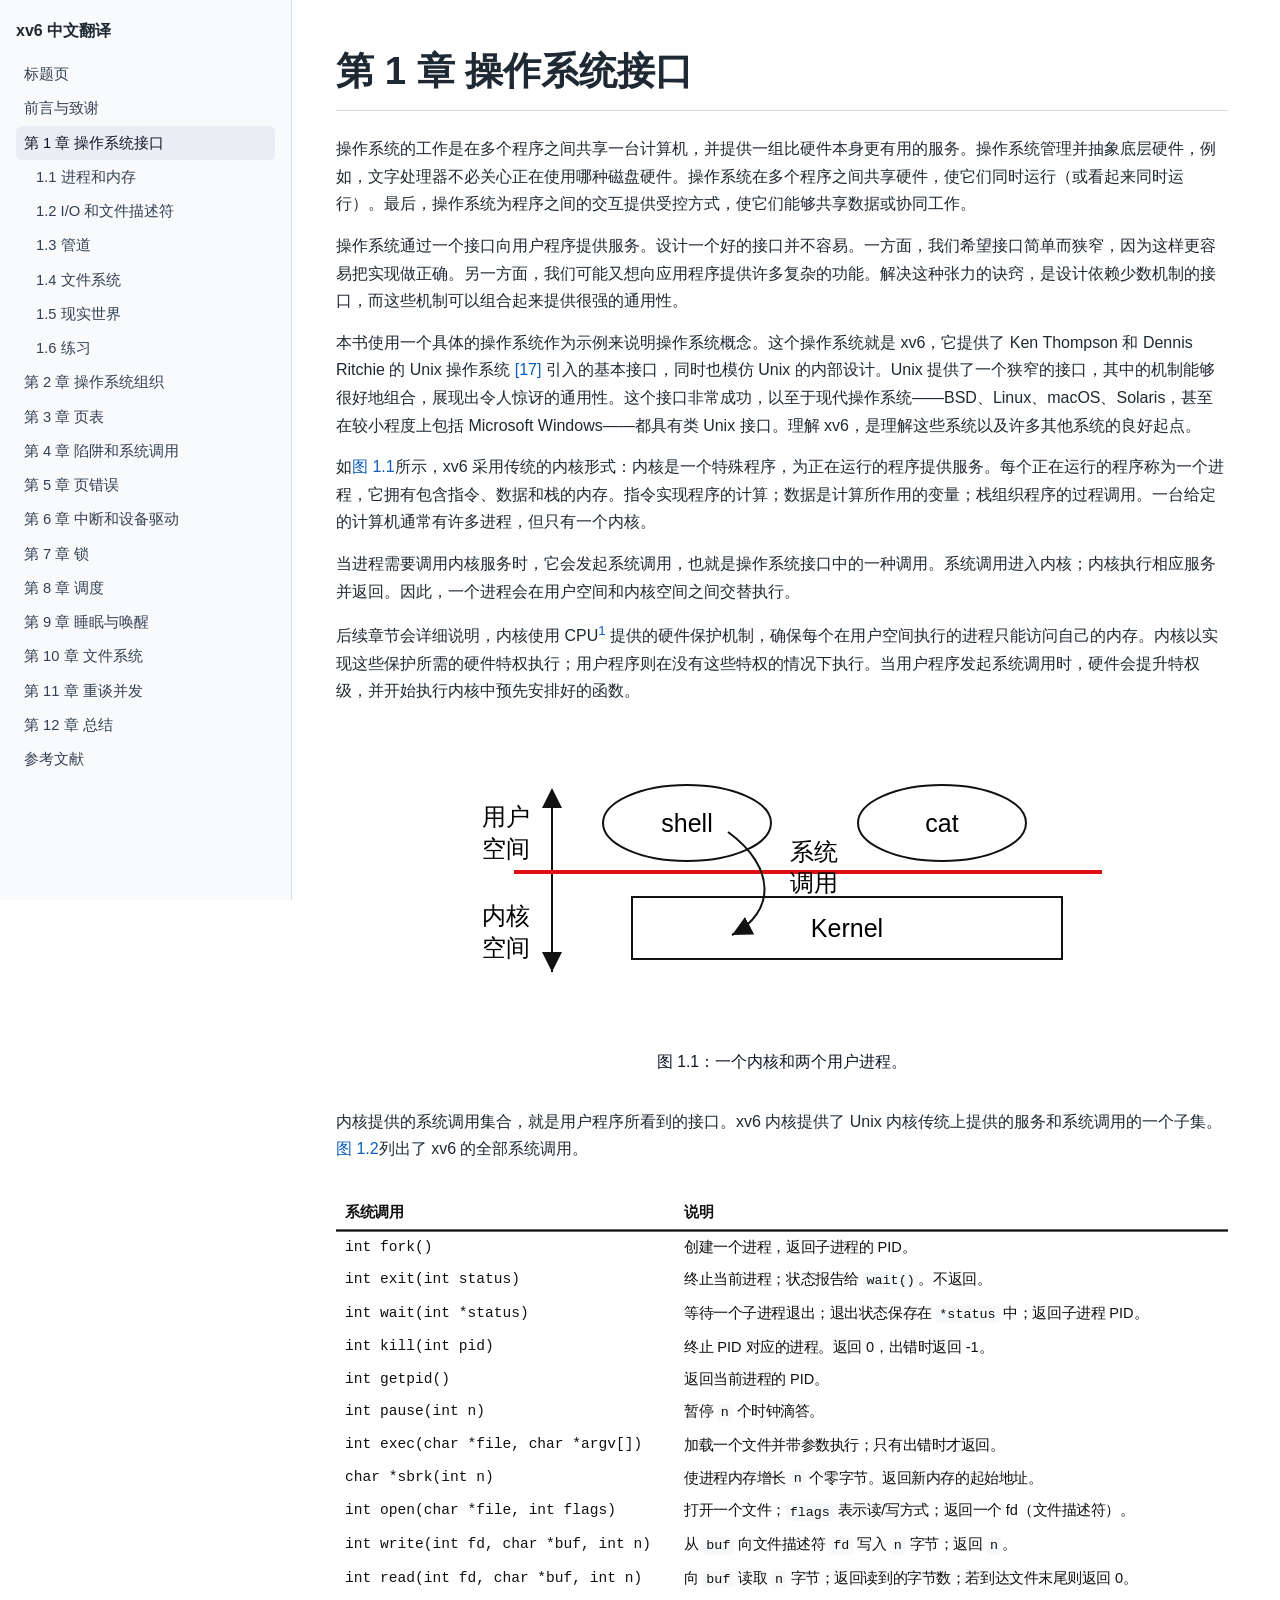
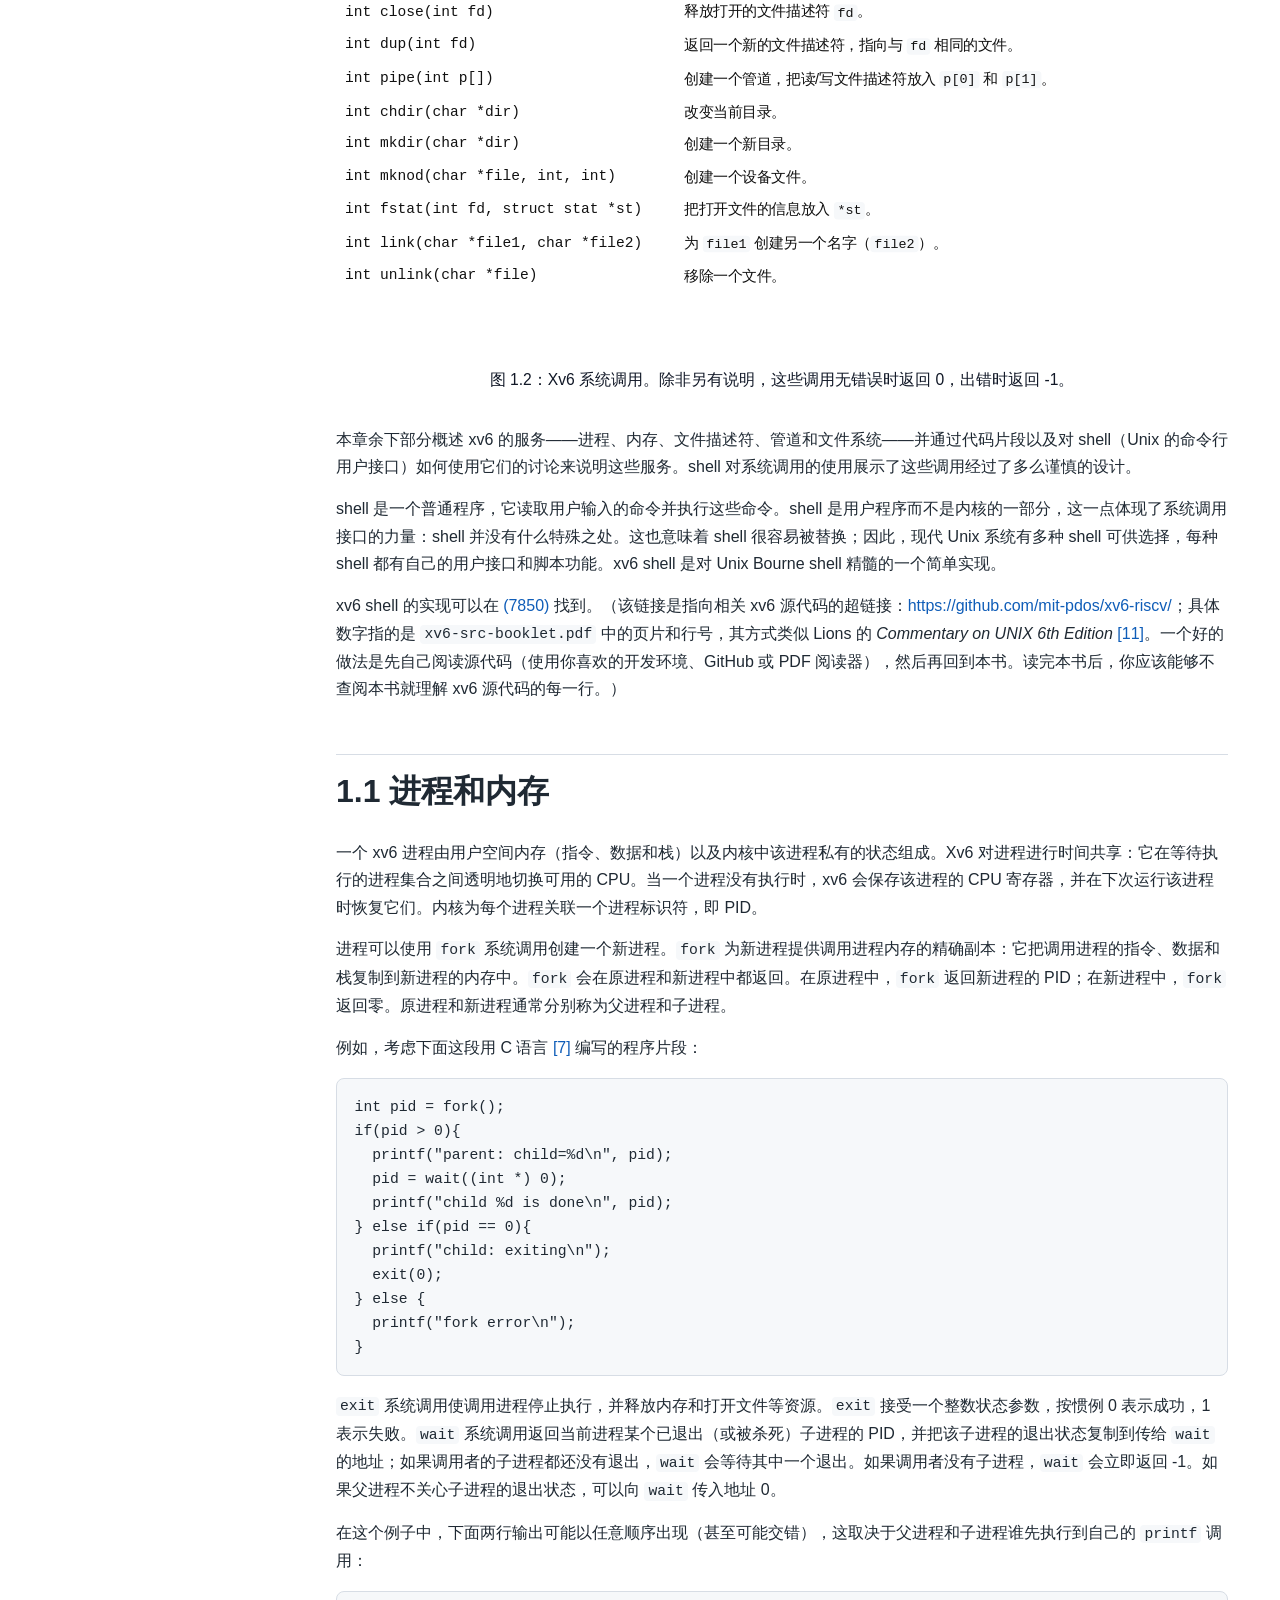
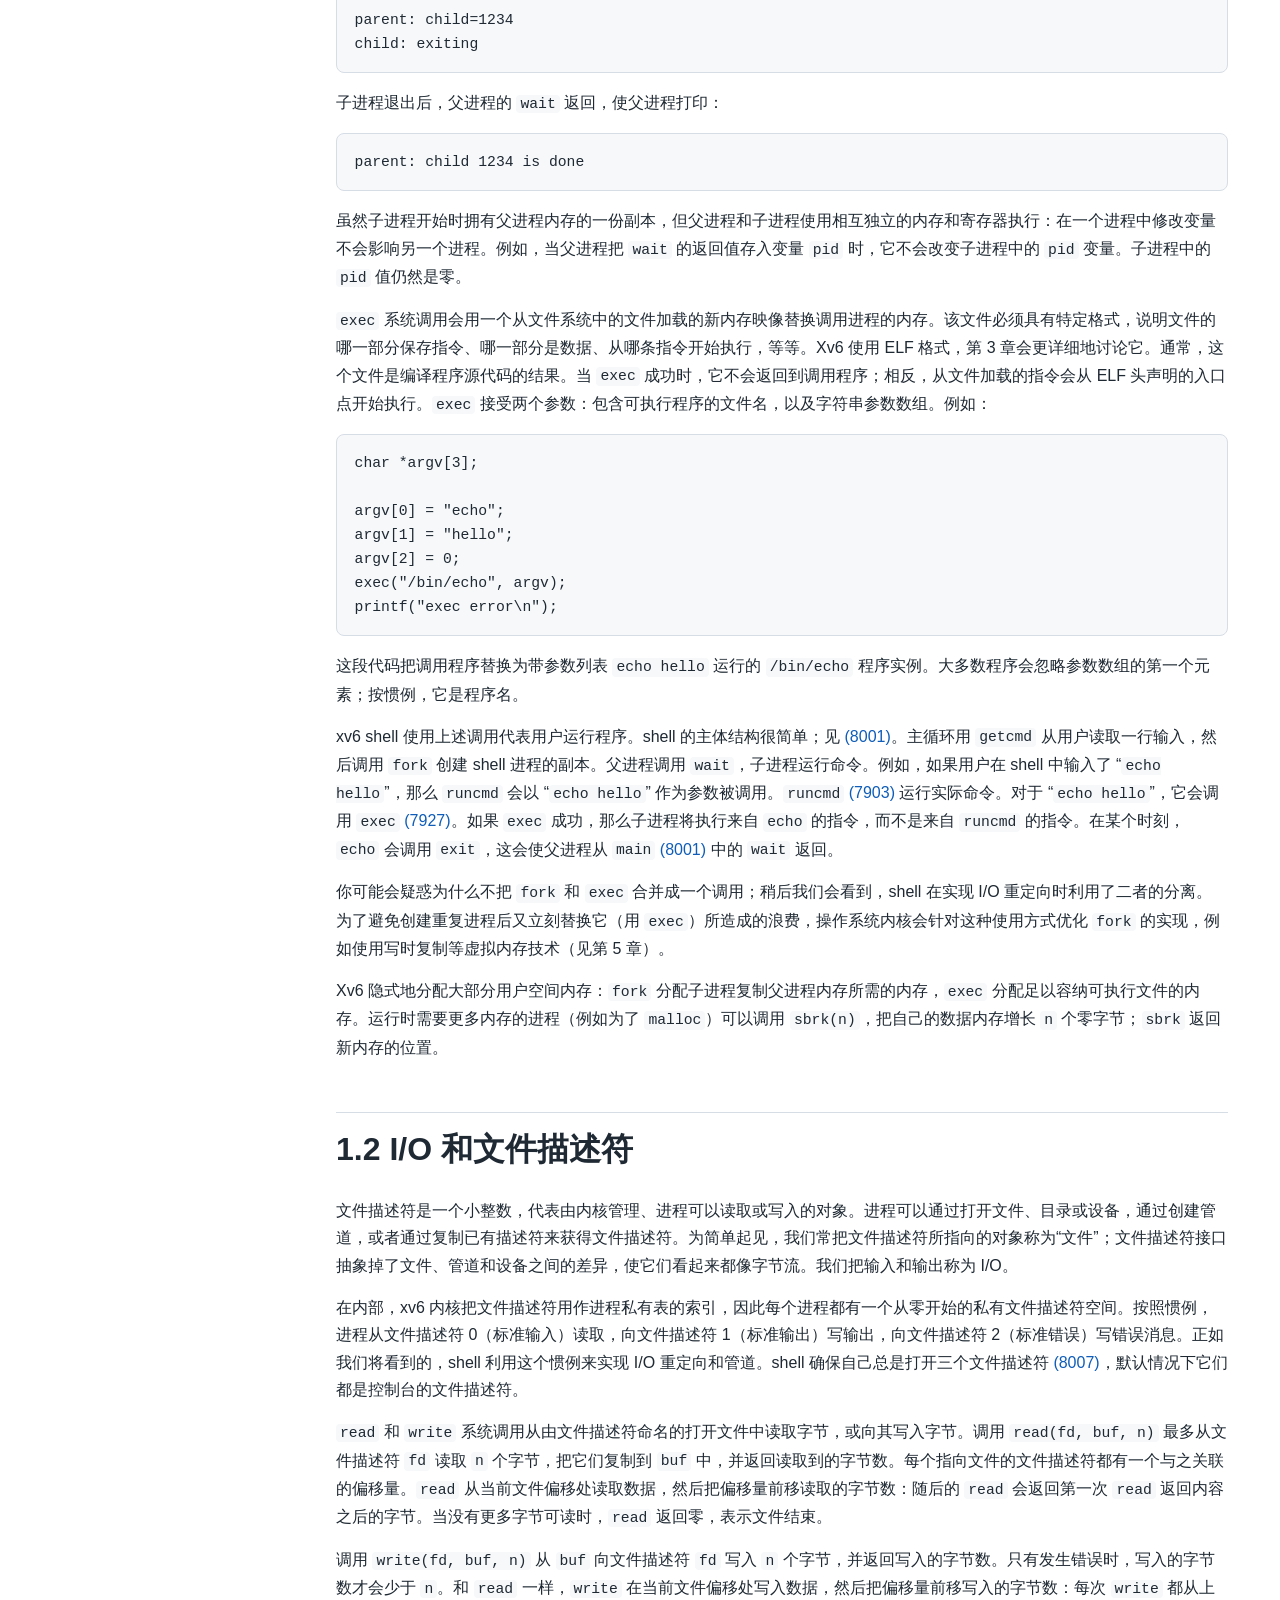
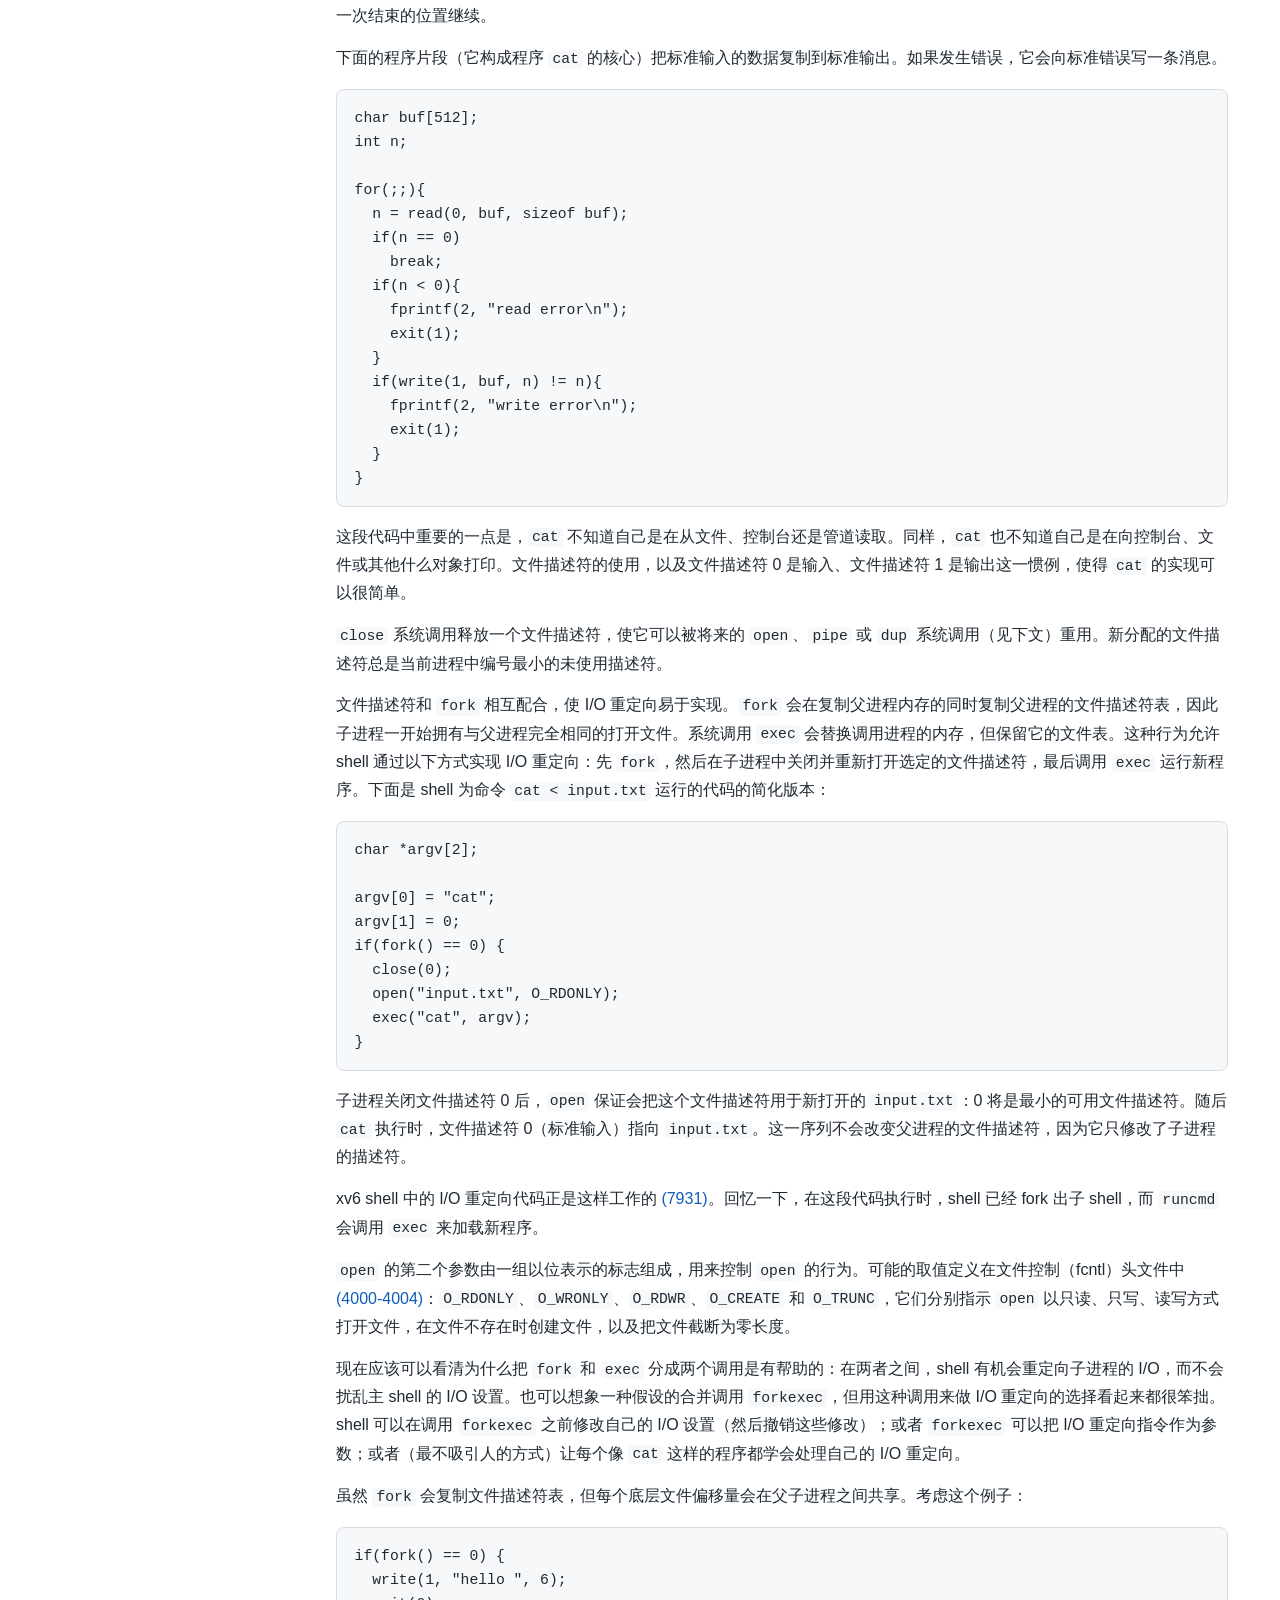
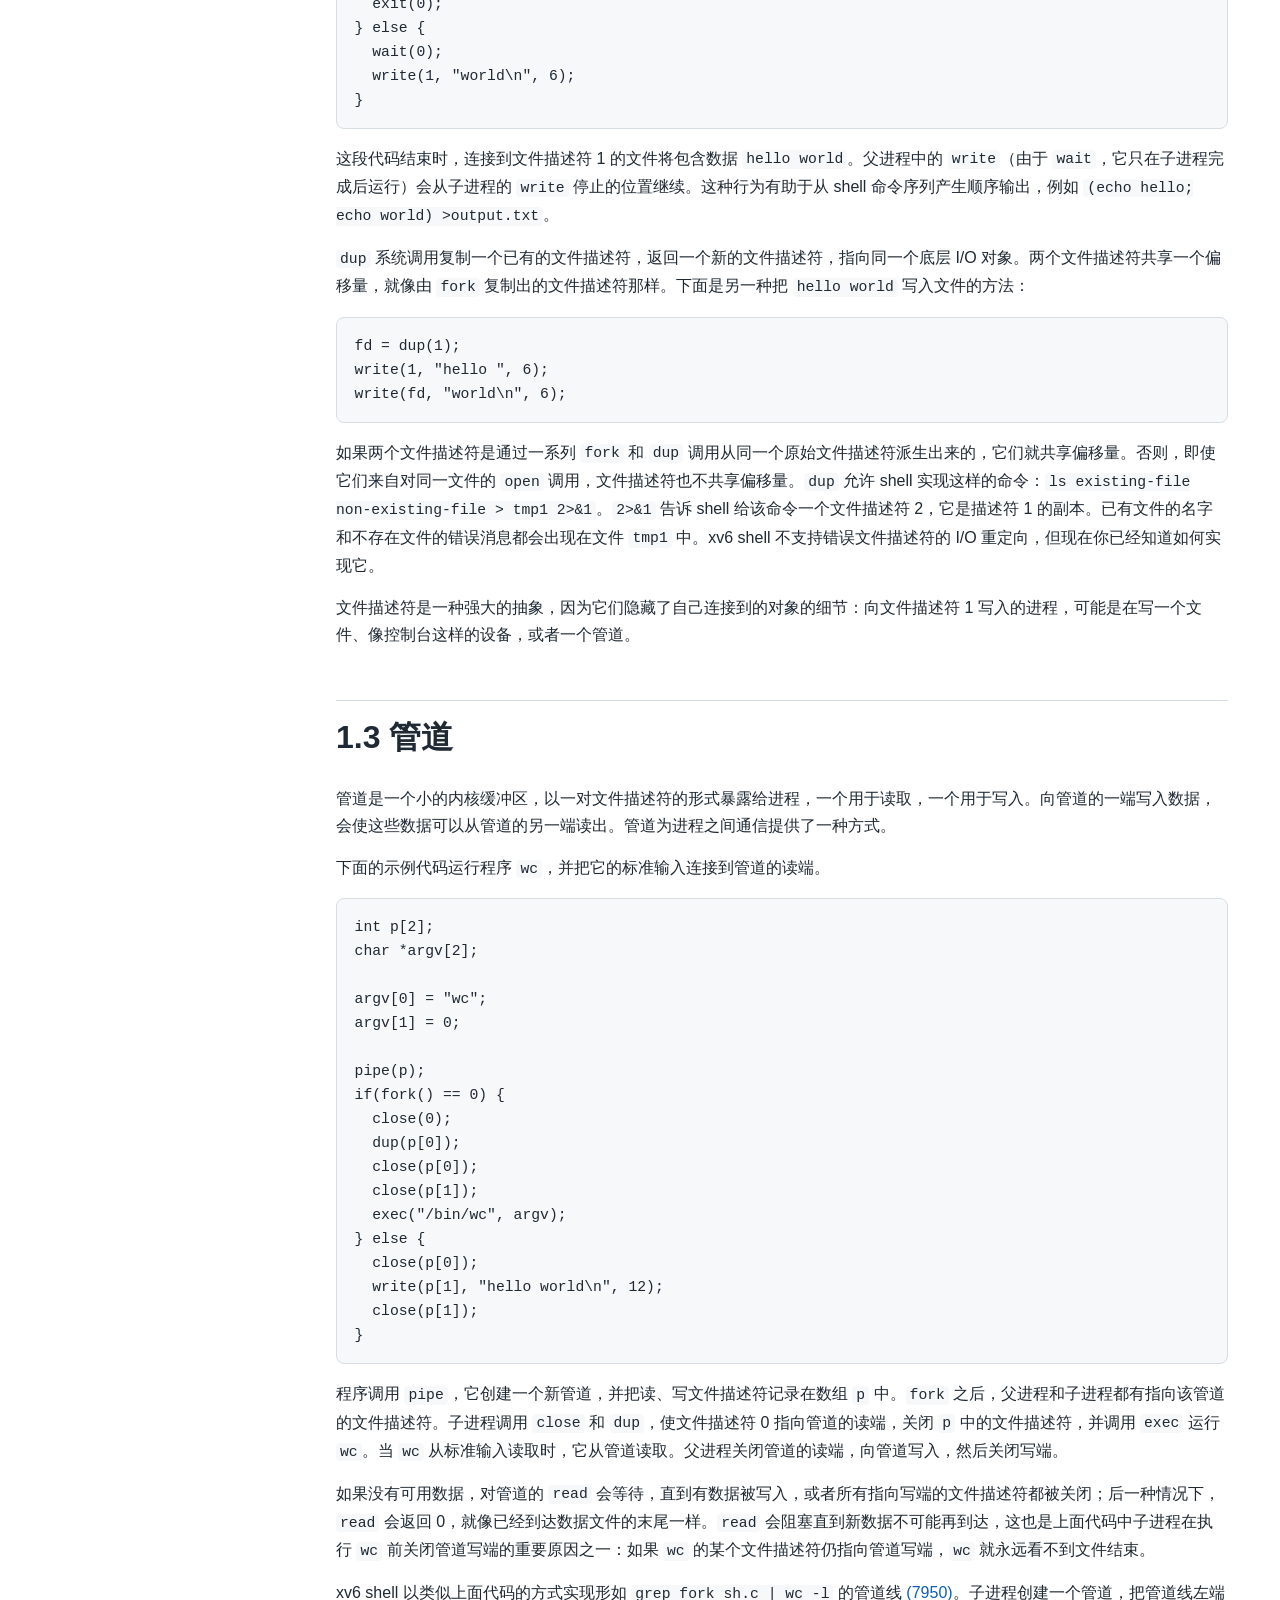
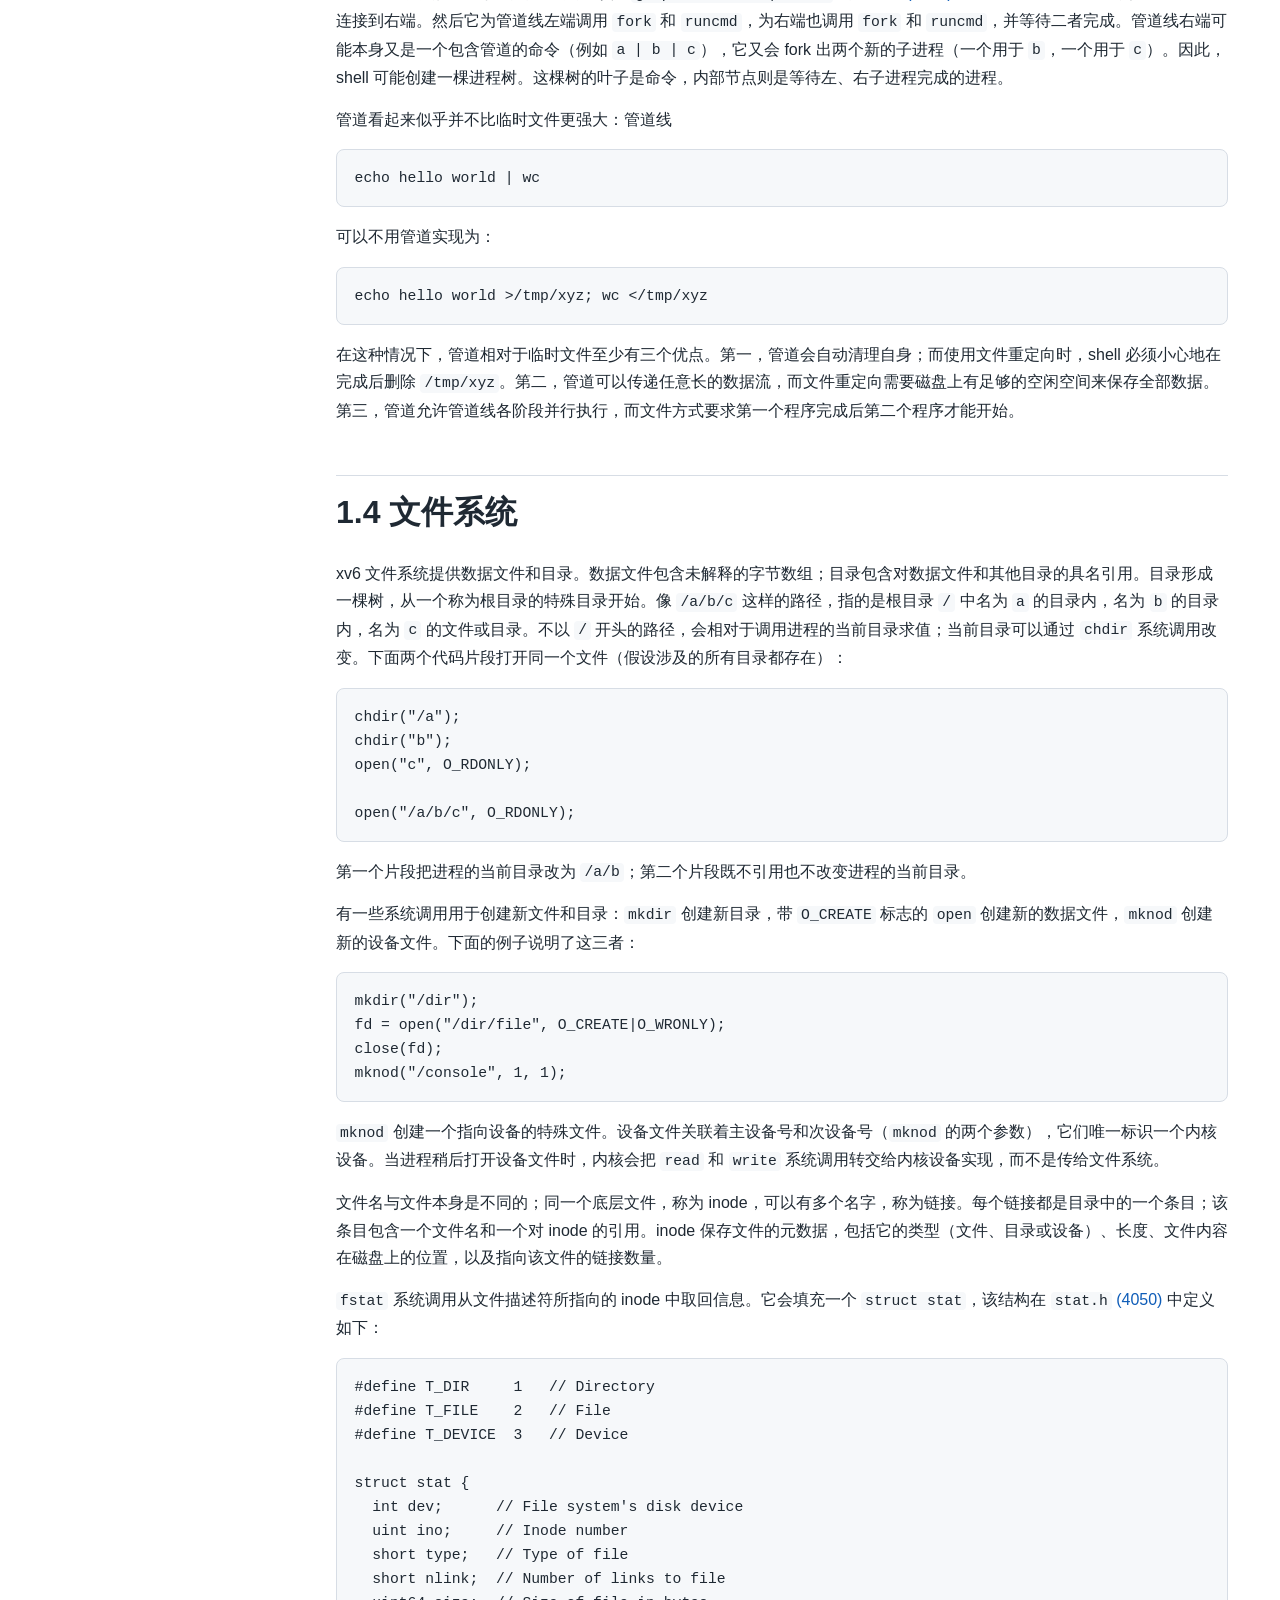
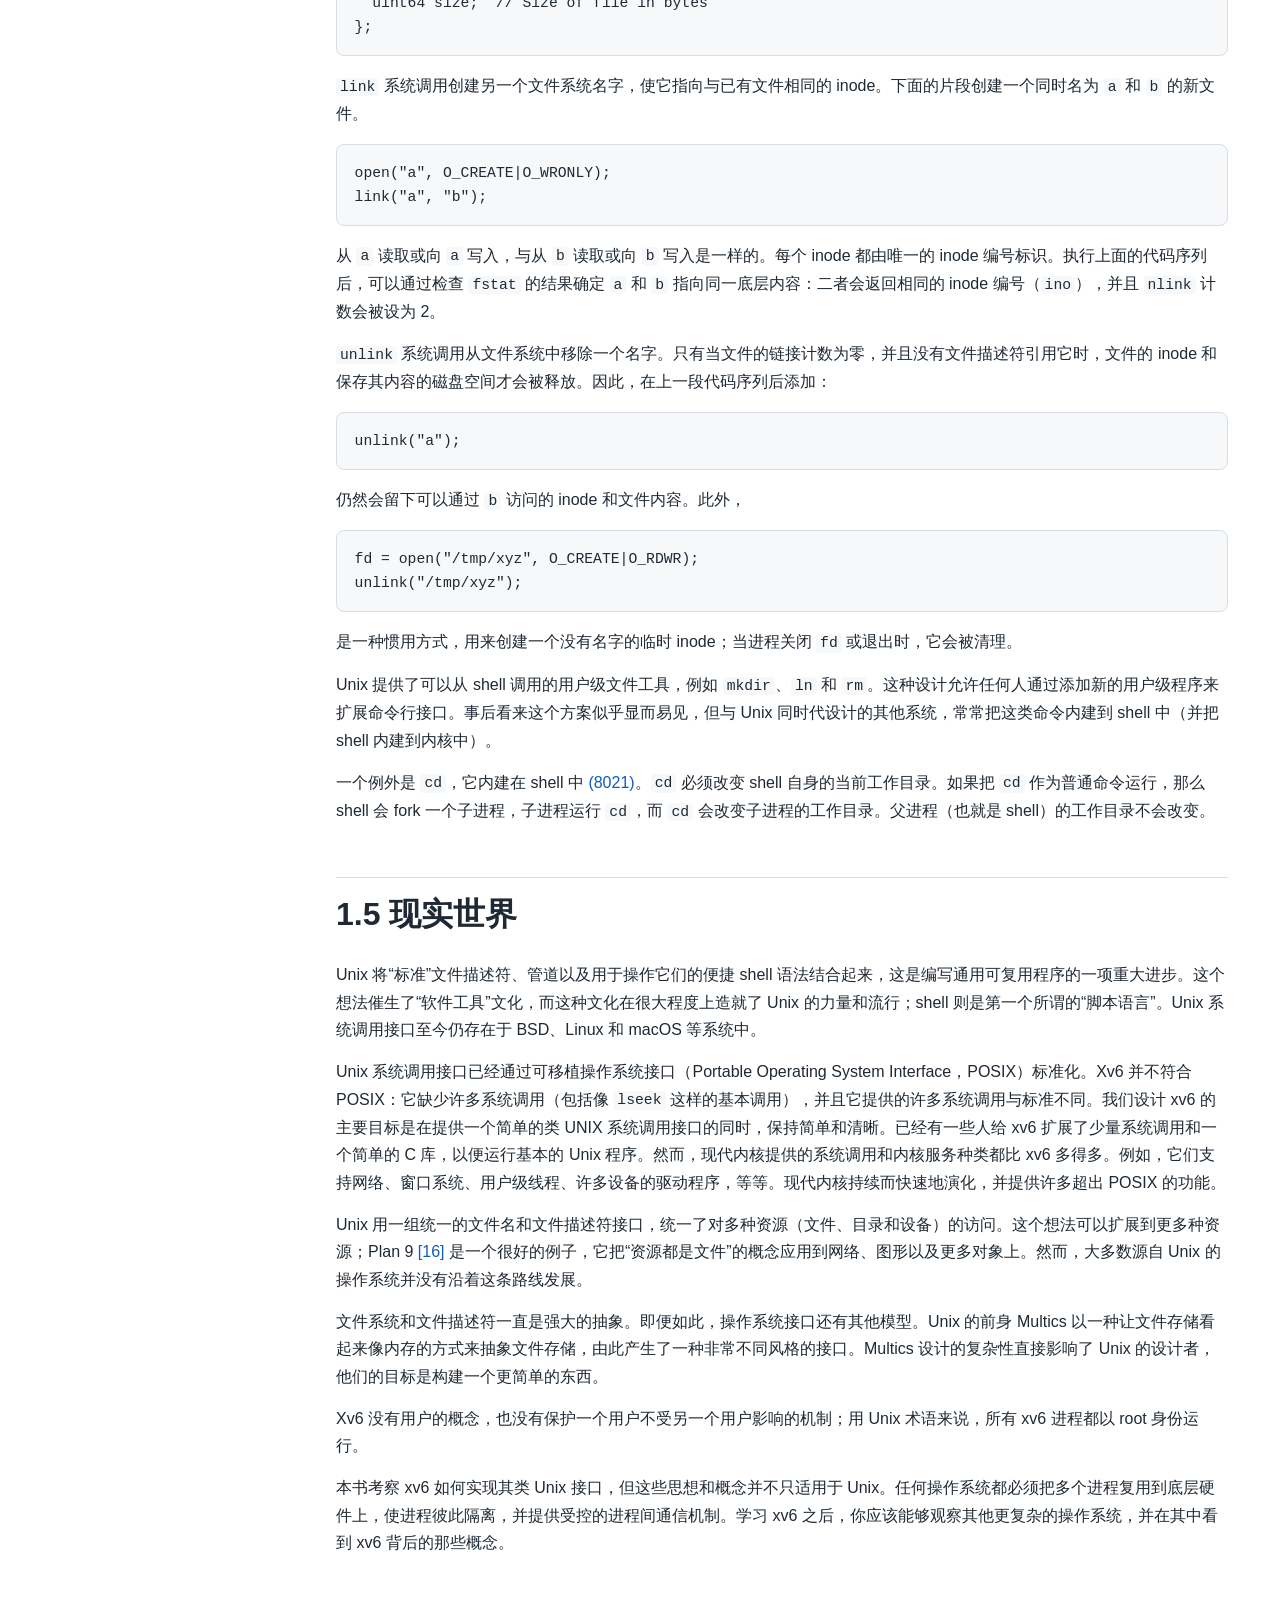
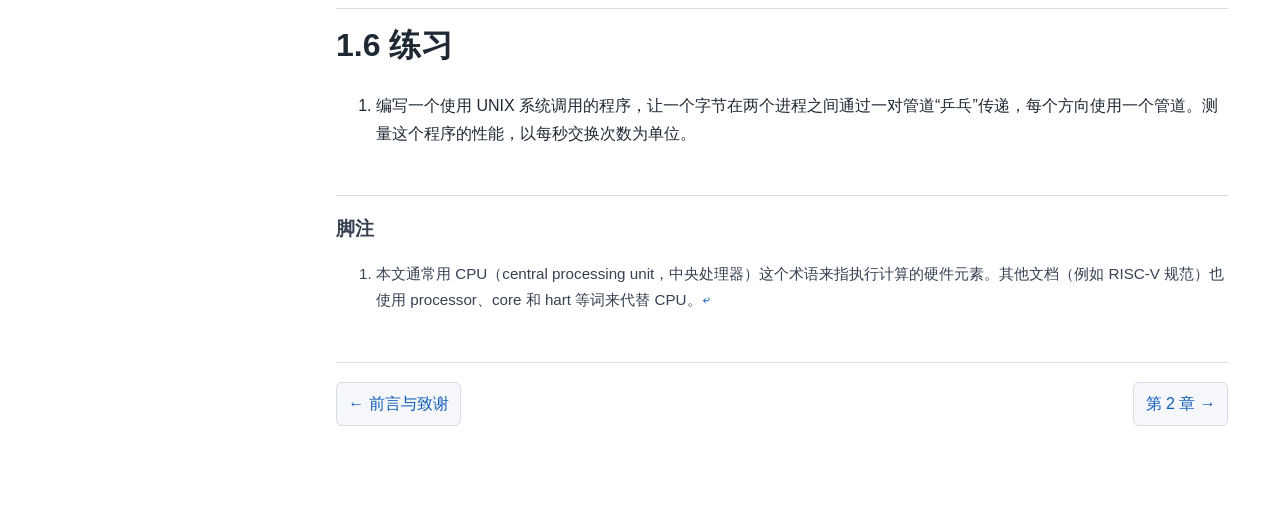
==== chapter-01.html @ 945cc887 "first commit" ====
<!doctype html>
<html lang="zh-CN">
<head>
  <meta charset="utf-8">
  <meta name="viewport" content="width=device-width, initial-scale=1">
  <title>第 1 章 操作系统接口 - xv6 中文翻译</title>
  <link rel="stylesheet" href="assets/style.css">
</head>
<body>
  <div class="layout">
    <aside class="sidebar">
      <h2>xv6 中文翻译</h2>
      <nav aria-label="章节导航">
        <a href="index.html">标题页</a>
        <a href="foreword.html">前言与致谢</a>
        <a class="active" href="chapter-01.html">第 1 章 操作系统接口</a>
        <a class="sub" href="#section-1-1">1.1 进程和内存</a>
        <a class="sub" href="#section-1-2">1.2 I/O 和文件描述符</a>
        <a class="sub" href="#section-1-3">1.3 管道</a>
        <a class="sub" href="#section-1-4">1.4 文件系统</a>
        <a class="sub" href="#section-1-5">1.5 现实世界</a>
        <a class="sub" href="#section-1-6">1.6 练习</a>
        <a href="chapter-02.html">第 2 章 操作系统组织</a>
        <a href="chapter-03.html">第 3 章 页表</a>
        <a href="chapter-04.html">第 4 章 陷阱和系统调用</a>
        <a href="chapter-05.html">第 5 章 页错误</a>
        <a href="chapter-06.html">第 6 章 中断和设备驱动</a>
        <a href="chapter-07.html">第 7 章 锁</a>
        <a href="chapter-08.html">第 8 章 调度</a>
        <a href="chapter-09.html">第 9 章 睡眠与唤醒</a>
        <a href="chapter-10.html">第 10 章 文件系统</a>
        <a href="chapter-11.html">第 11 章 重谈并发</a>
        <a href="chapter-12.html">第 12 章 总结</a>
        <a href="references.html">参考文献</a>
      </nav>
    </aside>
    <main>
      <h1 class="page-title">第 1 章 操作系统接口</h1>
      <p>操作系统的工作是在多个程序之间共享一台计算机，并提供一组比硬件本身更有用的服务。操作系统管理并抽象底层硬件，例如，文字处理器不必关心正在使用哪种磁盘硬件。操作系统在多个程序之间共享硬件，使它们同时运行（或看起来同时运行）。最后，操作系统为程序之间的交互提供受控方式，使它们能够共享数据或协同工作。</p>
      <p>操作系统通过一个接口向用户程序提供服务。设计一个好的接口并不容易。一方面，我们希望接口简单而狭窄，因为这样更容易把实现做正确。另一方面，我们可能又想向应用程序提供许多复杂的功能。解决这种张力的诀窍，是设计依赖少数机制的接口，而这些机制可以组合起来提供很强的通用性。</p>
      <p>本书使用一个具体的操作系统作为示例来说明操作系统概念。这个操作系统就是 xv6，它提供了 Ken Thompson 和 Dennis Ritchie 的 Unix 操作系统 <a class="cite" href="references.html#ref-17">[17]</a> 引入的基本接口，同时也模仿 Unix 的内部设计。Unix 提供了一个狭窄的接口，其中的机制能够很好地组合，展现出令人惊讶的通用性。这个接口非常成功，以至于现代操作系统——BSD、Linux、macOS、Solaris，甚至在较小程度上包括 Microsoft Windows——都具有类 Unix 接口。理解 xv6，是理解这些系统以及许多其他系统的良好起点。</p>
      <p>如<a href="#fig-1-1">图 1.1</a>所示，xv6 采用传统的内核形式：内核是一个特殊程序，为正在运行的程序提供服务。每个正在运行的程序称为一个进程，它拥有包含指令、数据和栈的内存。指令实现程序的计算；数据是计算所作用的变量；栈组织程序的过程调用。一台给定的计算机通常有许多进程，但只有一个内核。</p>
      <p>当进程需要调用内核服务时，它会发起系统调用，也就是操作系统接口中的一种调用。系统调用进入内核；内核执行相应服务并返回。因此，一个进程会在用户空间和内核空间之间交替执行。</p>
      <p>后续章节会详细说明，内核使用 CPU<sup id="fnref-1"><a href="#fn-1">1</a></sup> 提供的硬件保护机制，确保每个在用户空间执行的进程只能访问自己的内存。内核以实现这些保护所需的硬件特权执行；用户程序则在没有这些特权的情况下执行。当用户程序发起系统调用时，硬件会提升特权级，并开始执行内核中预先安排好的函数。</p>

      <figure id="fig-1-1">
        <svg class="svg-wrap" role="img" aria-labelledby="fig-1-1-title fig-1-1-desc" viewBox="0 0 760 300" width="100%" style="max-width: 760px; font-family: Arial, Helvetica, sans-serif;">
          <title id="fig-1-1-title">图 1.1：一个内核和两个用户进程</title>
          <desc id="fig-1-1-desc">图中展示用户空间中的 shell 和 cat 进程、内核空间中的 Kernel，以及 shell 通过系统调用进入内核。</desc>
          <defs>
            <marker id="fig11-arrow" markerWidth="12" markerHeight="10" refX="10" refY="5" orient="auto" markerUnits="strokeWidth"><path d="M 0 0 L 10 5 L 0 10 z" fill="#111" /></marker>
            <marker id="fig11-arrow-start" markerWidth="12" markerHeight="10" refX="2" refY="5" orient="auto" markerUnits="strokeWidth"><path d="M 10 0 L 0 5 L 10 10 z" fill="#111" /></marker>
          </defs>
          <text x="80" y="88" font-size="24">用户</text><text x="80" y="120" font-size="24">空间</text>
          <text x="80" y="187" font-size="24">内核</text><text x="80" y="219" font-size="24">空间</text>
          <line x1="150" y1="55" x2="150" y2="235" stroke="#111" stroke-width="2" marker-start="url(#fig11-arrow-start)" marker-end="url(#fig11-arrow)" />
          <line x1="112" y1="135" x2="700" y2="135" stroke="#d11" stroke-width="4" />
          <ellipse cx="285" cy="86" rx="84" ry="38" fill="#fff" stroke="#111" stroke-width="2" />
          <text x="285" y="95" text-anchor="middle" font-size="25">shell</text>
          <ellipse cx="540" cy="86" rx="84" ry="38" fill="#fff" stroke="#111" stroke-width="2" />
          <text x="540" y="95" text-anchor="middle" font-size="25">cat</text>
          <rect x="230" y="160" width="430" height="62" fill="#fff" stroke="#111" stroke-width="2" />
          <text x="445" y="200" text-anchor="middle" font-size="25">Kernel</text>
          <path d="M 326 95 C 374 130 374 175 330 198" fill="none" stroke="#111" stroke-width="2" marker-end="url(#fig11-arrow)" />
          <text x="388" y="123" font-size="24">系统</text><text x="388" y="154" font-size="24">调用</text>
        </svg>
        <figcaption>图 1.1：一个内核和两个用户进程。</figcaption>
      </figure>

      <p>内核提供的系统调用集合，就是用户程序所看到的接口。xv6 内核提供了 Unix 内核传统上提供的服务和系统调用的一个子集。<a href="#fig-1-2">图 1.2</a>列出了 xv6 的全部系统调用。</p>
      <figure id="fig-1-2">
        <svg class="svg-wrap" role="img" aria-labelledby="fig-1-2-title fig-1-2-desc" viewBox="0 0 980 835" width="100%" style="max-width: 980px; font-family: Arial, Helvetica, sans-serif;">
          <title id="fig-1-2-title">图 1.2：xv6 系统调用</title>
          <desc id="fig-1-2-desc">一个两列表格，列出 xv6 系统调用及其中文说明。</desc>
          <foreignObject x="0" y="0" width="980" height="790">
            <div xmlns="http://www.w3.org/1999/xhtml">
              <table style="width: 100%; border-collapse: collapse; font-size: 16px; line-height: 1.35; color: #111; text-align: left;">
                <thead><tr><th style="width: 38%; text-align: left; padding: 8px 10px; border-bottom: 2px solid #111;">系统调用</th><th style="text-align: left; padding: 8px 10px; border-bottom: 2px solid #111;">说明</th></tr></thead>
                <tbody>
                  <tr><td style="padding: 7px 10px; font-family: monospace;">int fork()</td><td style="padding: 7px 10px;">创建一个进程，返回子进程的 PID。</td></tr>
                  <tr><td style="padding: 7px 10px; font-family: monospace;">int exit(int status)</td><td style="padding: 7px 10px;">终止当前进程；状态报告给 <code>wait()</code>。不返回。</td></tr>
                  <tr><td style="padding: 7px 10px; font-family: monospace;">int wait(int *status)</td><td style="padding: 7px 10px;">等待一个子进程退出；退出状态保存在 <code>*status</code> 中；返回子进程 PID。</td></tr>
                  <tr><td style="padding: 7px 10px; font-family: monospace;">int kill(int pid)</td><td style="padding: 7px 10px;">终止 PID 对应的进程。返回 0，出错时返回 -1。</td></tr>
                  <tr><td style="padding: 7px 10px; font-family: monospace;">int getpid()</td><td style="padding: 7px 10px;">返回当前进程的 PID。</td></tr>
                  <tr><td style="padding: 7px 10px; font-family: monospace;">int pause(int n)</td><td style="padding: 7px 10px;">暂停 <code>n</code> 个时钟滴答。</td></tr>
                  <tr><td style="padding: 7px 10px; font-family: monospace;">int exec(char *file, char *argv[])</td><td style="padding: 7px 10px;">加载一个文件并带参数执行；只有出错时才返回。</td></tr>
                  <tr><td style="padding: 7px 10px; font-family: monospace;">char *sbrk(int n)</td><td style="padding: 7px 10px;">使进程内存增长 <code>n</code> 个零字节。返回新内存的起始地址。</td></tr>
                  <tr><td style="padding: 7px 10px; font-family: monospace;">int open(char *file, int flags)</td><td style="padding: 7px 10px;">打开一个文件；<code>flags</code> 表示读/写方式；返回一个 fd（文件描述符）。</td></tr>
                  <tr><td style="padding: 7px 10px; font-family: monospace;">int write(int fd, char *buf, int n)</td><td style="padding: 7px 10px;">从 <code>buf</code> 向文件描述符 <code>fd</code> 写入 <code>n</code> 字节；返回 <code>n</code>。</td></tr>
                  <tr><td style="padding: 7px 10px; font-family: monospace;">int read(int fd, char *buf, int n)</td><td style="padding: 7px 10px;">向 <code>buf</code> 读取 <code>n</code> 字节；返回读到的字节数；若到达文件末尾则返回 0。</td></tr>
                  <tr><td style="padding: 7px 10px; font-family: monospace;">int close(int fd)</td><td style="padding: 7px 10px;">释放打开的文件描述符 <code>fd</code>。</td></tr>
                  <tr><td style="padding: 7px 10px; font-family: monospace;">int dup(int fd)</td><td style="padding: 7px 10px;">返回一个新的文件描述符，指向与 <code>fd</code> 相同的文件。</td></tr>
                  <tr><td style="padding: 7px 10px; font-family: monospace;">int pipe(int p[])</td><td style="padding: 7px 10px;">创建一个管道，把读/写文件描述符放入 <code>p[0]</code> 和 <code>p[1]</code>。</td></tr>
                  <tr><td style="padding: 7px 10px; font-family: monospace;">int chdir(char *dir)</td><td style="padding: 7px 10px;">改变当前目录。</td></tr>
                  <tr><td style="padding: 7px 10px; font-family: monospace;">int mkdir(char *dir)</td><td style="padding: 7px 10px;">创建一个新目录。</td></tr>
                  <tr><td style="padding: 7px 10px; font-family: monospace;">int mknod(char *file, int, int)</td><td style="padding: 7px 10px;">创建一个设备文件。</td></tr>
                  <tr><td style="padding: 7px 10px; font-family: monospace;">int fstat(int fd, struct stat *st)</td><td style="padding: 7px 10px;">把打开文件的信息放入 <code>*st</code>。</td></tr>
                  <tr><td style="padding: 7px 10px; font-family: monospace;">int link(char *file1, char *file2)</td><td style="padding: 7px 10px;">为 <code>file1</code> 创建另一个名字（<code>file2</code>）。</td></tr>
                  <tr><td style="padding: 7px 10px; font-family: monospace;">int unlink(char *file)</td><td style="padding: 7px 10px;">移除一个文件。</td></tr>
                </tbody>
              </table>
            </div>
          </foreignObject>
        </svg>
        <figcaption>图 1.2：Xv6 系统调用。除非另有说明，这些调用无错误时返回 0，出错时返回 -1。</figcaption>
      </figure>
      <p>本章余下部分概述 xv6 的服务——进程、内存、文件描述符、管道和文件系统——并通过代码片段以及对 shell（Unix 的命令行用户接口）如何使用它们的讨论来说明这些服务。shell 对系统调用的使用展示了这些调用经过了多么谨慎的设计。</p>
      <p>shell 是一个普通程序，它读取用户输入的命令并执行这些命令。shell 是用户程序而不是内核的一部分，这一点体现了系统调用接口的力量：shell 并没有什么特殊之处。这也意味着 shell 很容易被替换；因此，现代 Unix 系统有多种 shell 可供选择，每种 shell 都有自己的用户接口和脚本功能。xv6 shell 是对 Unix Bourne shell 精髓的一个简单实现。</p>
      <p>xv6 shell 的实现可以在 <a class="source-ref" href="https://github.com/mit-pdos/xv6-riscv/blob/riscv/user/sh.c" target="_blank" rel="noopener">(7850)</a> 找到。（该链接是指向相关 xv6 源代码的超链接：<a href="https://github.com/mit-pdos/xv6-riscv/" target="_blank" rel="noopener">https://github.com/mit-pdos/xv6-riscv/</a>；具体数字指的是 <code>xv6-src-booklet.pdf</code> 中的页片和行号，其方式类似 Lions 的 <em>Commentary on UNIX 6th Edition</em> <a class="cite" href="references.html#ref-11">[11]</a>。一个好的做法是先自己阅读源代码（使用你喜欢的开发环境、GitHub 或 PDF 阅读器），然后再回到本书。读完本书后，你应该能够不查阅本书就理解 xv6 源代码的每一行。）</p>

      <section id="section-1-1">
        <h2 class="chapter">1.1 进程和内存</h2>
        <p>一个 xv6 进程由用户空间内存（指令、数据和栈）以及内核中该进程私有的状态组成。Xv6 对进程进行时间共享：它在等待执行的进程集合之间透明地切换可用的 CPU。当一个进程没有执行时，xv6 会保存该进程的 CPU 寄存器，并在下次运行该进程时恢复它们。内核为每个进程关联一个进程标识符，即 PID。</p>
        <p>进程可以使用 <code>fork</code> 系统调用创建一个新进程。<code>fork</code> 为新进程提供调用进程内存的精确副本：它把调用进程的指令、数据和栈复制到新进程的内存中。<code>fork</code> 会在原进程和新进程中都返回。在原进程中，<code>fork</code> 返回新进程的 PID；在新进程中，<code>fork</code> 返回零。原进程和新进程通常分别称为父进程和子进程。</p>
        <p>例如，考虑下面这段用 C 语言 <a class="cite" href="references.html#ref-7">[7]</a> 编写的程序片段：</p>
        <pre><code class="language-c">int pid = fork();
if(pid &gt; 0){
  printf("parent: child=%d\n", pid);
  pid = wait((int *) 0);
  printf("child %d is done\n", pid);
} else if(pid == 0){
  printf("child: exiting\n");
  exit(0);
} else {
  printf("fork error\n");
}</code></pre>
        <p><code>exit</code> 系统调用使调用进程停止执行，并释放内存和打开文件等资源。<code>exit</code> 接受一个整数状态参数，按惯例 0 表示成功，1 表示失败。<code>wait</code> 系统调用返回当前进程某个已退出（或被杀死）子进程的 PID，并把该子进程的退出状态复制到传给 <code>wait</code> 的地址；如果调用者的子进程都还没有退出，<code>wait</code> 会等待其中一个退出。如果调用者没有子进程，<code>wait</code> 会立即返回 -1。如果父进程不关心子进程的退出状态，可以向 <code>wait</code> 传入地址 0。</p>
        <p>在这个例子中，下面两行输出可能以任意顺序出现（甚至可能交错），这取决于父进程和子进程谁先执行到自己的 <code>printf</code> 调用：</p>
        <pre><code>parent: child=1234
child: exiting</code></pre>
        <p>子进程退出后，父进程的 <code>wait</code> 返回，使父进程打印：</p>
        <pre><code>parent: child 1234 is done</code></pre>
        <p>虽然子进程开始时拥有父进程内存的一份副本，但父进程和子进程使用相互独立的内存和寄存器执行：在一个进程中修改变量不会影响另一个进程。例如，当父进程把 <code>wait</code> 的返回值存入变量 <code>pid</code> 时，它不会改变子进程中的 <code>pid</code> 变量。子进程中的 <code>pid</code> 值仍然是零。</p>
        <p><code>exec</code> 系统调用会用一个从文件系统中的文件加载的新内存映像替换调用进程的内存。该文件必须具有特定格式，说明文件的哪一部分保存指令、哪一部分是数据、从哪条指令开始执行，等等。Xv6 使用 ELF 格式，第 3 章会更详细地讨论它。通常，这个文件是编译程序源代码的结果。当 <code>exec</code> 成功时，它不会返回到调用程序；相反，从文件加载的指令会从 ELF 头声明的入口点开始执行。<code>exec</code> 接受两个参数：包含可执行程序的文件名，以及字符串参数数组。例如：</p>
        <pre><code class="language-c">char *argv[3];

argv[0] = "echo";
argv[1] = "hello";
argv[2] = 0;
exec("/bin/echo", argv);
printf("exec error\n");</code></pre>
        <p>这段代码把调用程序替换为带参数列表 <code>echo hello</code> 运行的 <code>/bin/echo</code> 程序实例。大多数程序会忽略参数数组的第一个元素；按惯例，它是程序名。</p>
        <p>xv6 shell 使用上述调用代表用户运行程序。shell 的主体结构很简单；见 <a class="source-ref" href="https://github.com/mit-pdos/xv6-riscv/blob/riscv/user/sh.c#L146" target="_blank" rel="noopener">(8001)</a>。主循环用 <code>getcmd</code> 从用户读取一行输入，然后调用 <code>fork</code> 创建 shell 进程的副本。父进程调用 <code>wait</code>，子进程运行命令。例如，如果用户在 shell 中输入了 “<code>echo hello</code>”，那么 <code>runcmd</code> 会以 “<code>echo hello</code>” 作为参数被调用。<code>runcmd</code> <a class="source-ref" href="https://github.com/mit-pdos/xv6-riscv/blob/riscv/user/sh.c#L55" target="_blank" rel="noopener">(7903)</a> 运行实际命令。对于 “<code>echo hello</code>”，它会调用 <code>exec</code> <a class="source-ref" href="https://github.com/mit-pdos/xv6-riscv/blob/riscv/user/sh.c#L79" target="_blank" rel="noopener">(7927)</a>。如果 <code>exec</code> 成功，那么子进程将执行来自 <code>echo</code> 的指令，而不是来自 <code>runcmd</code> 的指令。在某个时刻，<code>echo</code> 会调用 <code>exit</code>，这会使父进程从 <code>main</code> <a class="source-ref" href="https://github.com/mit-pdos/xv6-riscv/blob/riscv/user/sh.c#L146" target="_blank" rel="noopener">(8001)</a> 中的 <code>wait</code> 返回。</p>
        <p>你可能会疑惑为什么不把 <code>fork</code> 和 <code>exec</code> 合并成一个调用；稍后我们会看到，shell 在实现 I/O 重定向时利用了二者的分离。为了避免创建重复进程后又立刻替换它（用 <code>exec</code>）所造成的浪费，操作系统内核会针对这种使用方式优化 <code>fork</code> 的实现，例如使用写时复制等虚拟内存技术（见第 5 章）。</p>
        <p>Xv6 隐式地分配大部分用户空间内存：<code>fork</code> 分配子进程复制父进程内存所需的内存，<code>exec</code> 分配足以容纳可执行文件的内存。运行时需要更多内存的进程（例如为了 <code>malloc</code>）可以调用 <code>sbrk(n)</code>，把自己的数据内存增长 <code>n</code> 个零字节；<code>sbrk</code> 返回新内存的位置。</p>
      </section>

      <section id="section-1-2">
        <h2 class="chapter">1.2 I/O 和文件描述符</h2>
        <p>文件描述符是一个小整数，代表由内核管理、进程可以读取或写入的对象。进程可以通过打开文件、目录或设备，通过创建管道，或者通过复制已有描述符来获得文件描述符。为简单起见，我们常把文件描述符所指向的对象称为“文件”；文件描述符接口抽象掉了文件、管道和设备之间的差异，使它们看起来都像字节流。我们把输入和输出称为 I/O。</p>
        <p>在内部，xv6 内核把文件描述符用作进程私有表的索引，因此每个进程都有一个从零开始的私有文件描述符空间。按照惯例，进程从文件描述符 0（标准输入）读取，向文件描述符 1（标准输出）写输出，向文件描述符 2（标准错误）写错误消息。正如我们将看到的，shell 利用这个惯例来实现 I/O 重定向和管道。shell 确保自己总是打开三个文件描述符 <a class="source-ref" href="https://github.com/mit-pdos/xv6-riscv/blob/riscv/user/sh.c#L152" target="_blank" rel="noopener">(8007)</a>，默认情况下它们都是控制台的文件描述符。</p>
        <p><code>read</code> 和 <code>write</code> 系统调用从由文件描述符命名的打开文件中读取字节，或向其写入字节。调用 <code>read(fd, buf, n)</code> 最多从文件描述符 <code>fd</code> 读取 <code>n</code> 个字节，把它们复制到 <code>buf</code> 中，并返回读取到的字节数。每个指向文件的文件描述符都有一个与之关联的偏移量。<code>read</code> 从当前文件偏移处读取数据，然后把偏移量前移读取的字节数：随后的 <code>read</code> 会返回第一次 <code>read</code> 返回内容之后的字节。当没有更多字节可读时，<code>read</code> 返回零，表示文件结束。</p>
        <p>调用 <code>write(fd, buf, n)</code> 从 <code>buf</code> 向文件描述符 <code>fd</code> 写入 <code>n</code> 个字节，并返回写入的字节数。只有发生错误时，写入的字节数才会少于 <code>n</code>。和 <code>read</code> 一样，<code>write</code> 在当前文件偏移处写入数据，然后把偏移量前移写入的字节数：每次 <code>write</code> 都从上一次结束的位置继续。</p>
        <p>下面的程序片段（它构成程序 <code>cat</code> 的核心）把标准输入的数据复制到标准输出。如果发生错误，它会向标准错误写一条消息。</p>
        <pre><code class="language-c">char buf[512];
int n;

for(;;){
  n = read(0, buf, sizeof buf);
  if(n == 0)
    break;
  if(n &lt; 0){
    fprintf(2, "read error\n");
    exit(1);
  }
  if(write(1, buf, n) != n){
    fprintf(2, "write error\n");
    exit(1);
  }
}</code></pre>
        <p>这段代码中重要的一点是，<code>cat</code> 不知道自己是在从文件、控制台还是管道读取。同样，<code>cat</code> 也不知道自己是在向控制台、文件或其他什么对象打印。文件描述符的使用，以及文件描述符 0 是输入、文件描述符 1 是输出这一惯例，使得 <code>cat</code> 的实现可以很简单。</p>
        <p><code>close</code> 系统调用释放一个文件描述符，使它可以被将来的 <code>open</code>、<code>pipe</code> 或 <code>dup</code> 系统调用（见下文）重用。新分配的文件描述符总是当前进程中编号最小的未使用描述符。</p>
        <p>文件描述符和 <code>fork</code> 相互配合，使 I/O 重定向易于实现。<code>fork</code> 会在复制父进程内存的同时复制父进程的文件描述符表，因此子进程一开始拥有与父进程完全相同的打开文件。系统调用 <code>exec</code> 会替换调用进程的内存，但保留它的文件表。这种行为允许 shell 通过以下方式实现 I/O 重定向：先 <code>fork</code>，然后在子进程中关闭并重新打开选定的文件描述符，最后调用 <code>exec</code> 运行新程序。下面是 shell 为命令 <code>cat &lt; input.txt</code> 运行的代码的简化版本：</p>
        <pre><code class="language-c">char *argv[2];

argv[0] = "cat";
argv[1] = 0;
if(fork() == 0) {
  close(0);
  open("input.txt", O_RDONLY);
  exec("cat", argv);
}</code></pre>
        <p>子进程关闭文件描述符 0 后，<code>open</code> 保证会把这个文件描述符用于新打开的 <code>input.txt</code>：0 将是最小的可用文件描述符。随后 <code>cat</code> 执行时，文件描述符 0（标准输入）指向 <code>input.txt</code>。这一序列不会改变父进程的文件描述符，因为它只修改了子进程的描述符。</p>
        <p>xv6 shell 中的 I/O 重定向代码正是这样工作的 <a class="source-ref" href="https://github.com/mit-pdos/xv6-riscv/blob/riscv/user/sh.c#L83" target="_blank" rel="noopener">(7931)</a>。回忆一下，在这段代码执行时，shell 已经 fork 出子 shell，而 <code>runcmd</code> 会调用 <code>exec</code> 来加载新程序。</p>
        <p><code>open</code> 的第二个参数由一组以位表示的标志组成，用来控制 <code>open</code> 的行为。可能的取值定义在文件控制（fcntl）头文件中 <a class="source-ref" href="https://github.com/mit-pdos/xv6-riscv/blob/riscv/kernel/fcntl.h#L1-L5" target="_blank" rel="noopener">(4000-4004)</a>：<code>O_RDONLY</code>、<code>O_WRONLY</code>、<code>O_RDWR</code>、<code>O_CREATE</code> 和 <code>O_TRUNC</code>，它们分别指示 <code>open</code> 以只读、只写、读写方式打开文件，在文件不存在时创建文件，以及把文件截断为零长度。</p>
        <p>现在应该可以看清为什么把 <code>fork</code> 和 <code>exec</code> 分成两个调用是有帮助的：在两者之间，shell 有机会重定向子进程的 I/O，而不会扰乱主 shell 的 I/O 设置。也可以想象一种假设的合并调用 <code>forkexec</code>，但用这种调用来做 I/O 重定向的选择看起来都很笨拙。shell 可以在调用 <code>forkexec</code> 之前修改自己的 I/O 设置（然后撤销这些修改）；或者 <code>forkexec</code> 可以把 I/O 重定向指令作为参数；或者（最不吸引人的方式）让每个像 <code>cat</code> 这样的程序都学会处理自己的 I/O 重定向。</p>
        <p>虽然 <code>fork</code> 会复制文件描述符表，但每个底层文件偏移量会在父子进程之间共享。考虑这个例子：</p>
        <pre><code class="language-c">if(fork() == 0) {
  write(1, "hello ", 6);
  exit(0);
} else {
  wait(0);
  write(1, "world\n", 6);
}</code></pre>
        <p>这段代码结束时，连接到文件描述符 1 的文件将包含数据 <code>hello world</code>。父进程中的 <code>write</code>（由于 <code>wait</code>，它只在子进程完成后运行）会从子进程的 <code>write</code> 停止的位置继续。这种行为有助于从 shell 命令序列产生顺序输出，例如 <code>(echo hello; echo world) &gt;output.txt</code>。</p>
        <p><code>dup</code> 系统调用复制一个已有的文件描述符，返回一个新的文件描述符，指向同一个底层 I/O 对象。两个文件描述符共享一个偏移量，就像由 <code>fork</code> 复制出的文件描述符那样。下面是另一种把 <code>hello world</code> 写入文件的方法：</p>
        <pre><code class="language-c">fd = dup(1);
write(1, "hello ", 6);
write(fd, "world\n", 6);</code></pre>
        <p>如果两个文件描述符是通过一系列 <code>fork</code> 和 <code>dup</code> 调用从同一个原始文件描述符派生出来的，它们就共享偏移量。否则，即使它们来自对同一文件的 <code>open</code> 调用，文件描述符也不共享偏移量。<code>dup</code> 允许 shell 实现这样的命令：<code>ls existing-file non-existing-file &gt; tmp1 2&gt;&amp;1</code>。<code>2&gt;&amp;1</code> 告诉 shell 给该命令一个文件描述符 2，它是描述符 1 的副本。已有文件的名字和不存在文件的错误消息都会出现在文件 <code>tmp1</code> 中。xv6 shell 不支持错误文件描述符的 I/O 重定向，但现在你已经知道如何实现它。</p>
        <p>文件描述符是一种强大的抽象，因为它们隐藏了自己连接到的对象的细节：向文件描述符 1 写入的进程，可能是在写一个文件、像控制台这样的设备，或者一个管道。</p>
      </section>

      <section id="section-1-3">
        <h2 class="chapter">1.3 管道</h2>
        <p>管道是一个小的内核缓冲区，以一对文件描述符的形式暴露给进程，一个用于读取，一个用于写入。向管道的一端写入数据，会使这些数据可以从管道的另一端读出。管道为进程之间通信提供了一种方式。</p>
        <p>下面的示例代码运行程序 <code>wc</code>，并把它的标准输入连接到管道的读端。</p>
        <pre><code class="language-c">int p[2];
char *argv[2];

argv[0] = "wc";
argv[1] = 0;

pipe(p);
if(fork() == 0) {
  close(0);
  dup(p[0]);
  close(p[0]);
  close(p[1]);
  exec("/bin/wc", argv);
} else {
  close(p[0]);
  write(p[1], "hello world\n", 12);
  close(p[1]);
}</code></pre>
        <p>程序调用 <code>pipe</code>，它创建一个新管道，并把读、写文件描述符记录在数组 <code>p</code> 中。<code>fork</code> 之后，父进程和子进程都有指向该管道的文件描述符。子进程调用 <code>close</code> 和 <code>dup</code>，使文件描述符 0 指向管道的读端，关闭 <code>p</code> 中的文件描述符，并调用 <code>exec</code> 运行 <code>wc</code>。当 <code>wc</code> 从标准输入读取时，它从管道读取。父进程关闭管道的读端，向管道写入，然后关闭写端。</p>
        <p>如果没有可用数据，对管道的 <code>read</code> 会等待，直到有数据被写入，或者所有指向写端的文件描述符都被关闭；后一种情况下，<code>read</code> 会返回 0，就像已经到达数据文件的末尾一样。<code>read</code> 会阻塞直到新数据不可能再到达，这也是上面代码中子进程在执行 <code>wc</code> 前关闭管道写端的重要原因之一：如果 <code>wc</code> 的某个文件描述符仍指向管道写端，<code>wc</code> 就永远看不到文件结束。</p>
        <p>xv6 shell 以类似上面代码的方式实现形如 <code>grep fork sh.c | wc -l</code> 的管道线 <a class="source-ref" href="https://github.com/mit-pdos/xv6-riscv/blob/riscv/user/sh.c#L101" target="_blank" rel="noopener">(7950)</a>。子进程创建一个管道，把管道线左端连接到右端。然后它为管道线左端调用 <code>fork</code> 和 <code>runcmd</code>，为右端也调用 <code>fork</code> 和 <code>runcmd</code>，并等待二者完成。管道线右端可能本身又是一个包含管道的命令（例如 <code>a | b | c</code>），它又会 fork 出两个新的子进程（一个用于 <code>b</code>，一个用于 <code>c</code>）。因此，shell 可能创建一棵进程树。这棵树的叶子是命令，内部节点则是等待左、右子进程完成的进程。</p>
        <p>管道看起来似乎并不比临时文件更强大：管道线</p>
        <pre><code>echo hello world | wc</code></pre>
        <p>可以不用管道实现为：</p>
        <pre><code>echo hello world &gt;/tmp/xyz; wc &lt;/tmp/xyz</code></pre>
        <p>在这种情况下，管道相对于临时文件至少有三个优点。第一，管道会自动清理自身；而使用文件重定向时，shell 必须小心地在完成后删除 <code>/tmp/xyz</code>。第二，管道可以传递任意长的数据流，而文件重定向需要磁盘上有足够的空闲空间来保存全部数据。第三，管道允许管道线各阶段并行执行，而文件方式要求第一个程序完成后第二个程序才能开始。</p>
      </section>

      <section id="section-1-4">
        <h2 class="chapter">1.4 文件系统</h2>
        <p>xv6 文件系统提供数据文件和目录。数据文件包含未解释的字节数组；目录包含对数据文件和其他目录的具名引用。目录形成一棵树，从一个称为根目录的特殊目录开始。像 <code>/a/b/c</code> 这样的路径，指的是根目录 <code>/</code> 中名为 <code>a</code> 的目录内，名为 <code>b</code> 的目录内，名为 <code>c</code> 的文件或目录。不以 <code>/</code> 开头的路径，会相对于调用进程的当前目录求值；当前目录可以通过 <code>chdir</code> 系统调用改变。下面两个代码片段打开同一个文件（假设涉及的所有目录都存在）：</p>
        <pre><code class="language-c">chdir("/a");
chdir("b");
open("c", O_RDONLY);

open("/a/b/c", O_RDONLY);</code></pre>
        <p>第一个片段把进程的当前目录改为 <code>/a/b</code>；第二个片段既不引用也不改变进程的当前目录。</p>
        <p>有一些系统调用用于创建新文件和目录：<code>mkdir</code> 创建新目录，带 <code>O_CREATE</code> 标志的 <code>open</code> 创建新的数据文件，<code>mknod</code> 创建新的设备文件。下面的例子说明了这三者：</p>
        <pre><code class="language-c">mkdir("/dir");
fd = open("/dir/file", O_CREATE|O_WRONLY);
close(fd);
mknod("/console", 1, 1);</code></pre>
        <p><code>mknod</code> 创建一个指向设备的特殊文件。设备文件关联着主设备号和次设备号（<code>mknod</code> 的两个参数），它们唯一标识一个内核设备。当进程稍后打开设备文件时，内核会把 <code>read</code> 和 <code>write</code> 系统调用转交给内核设备实现，而不是传给文件系统。</p>
        <p>文件名与文件本身是不同的；同一个底层文件，称为 inode，可以有多个名字，称为链接。每个链接都是目录中的一个条目；该条目包含一个文件名和一个对 inode 的引用。inode 保存文件的元数据，包括它的类型（文件、目录或设备）、长度、文件内容在磁盘上的位置，以及指向该文件的链接数量。</p>
        <p><code>fstat</code> 系统调用从文件描述符所指向的 inode 中取回信息。它会填充一个 <code>struct stat</code>，该结构在 <code>stat.h</code> <a class="source-ref" href="https://github.com/mit-pdos/xv6-riscv/blob/riscv/kernel/stat.h" target="_blank" rel="noopener">(4050)</a> 中定义如下：</p>
        <pre><code class="language-c">#define T_DIR     1   // Directory
#define T_FILE    2   // File
#define T_DEVICE  3   // Device

struct stat {
  int dev;      // File system's disk device
  uint ino;     // Inode number
  short type;   // Type of file
  short nlink;  // Number of links to file
  uint64 size;  // Size of file in bytes
};</code></pre>
        <p><code>link</code> 系统调用创建另一个文件系统名字，使它指向与已有文件相同的 inode。下面的片段创建一个同时名为 <code>a</code> 和 <code>b</code> 的新文件。</p>
        <pre><code class="language-c">open("a", O_CREATE|O_WRONLY);
link("a", "b");</code></pre>
        <p>从 <code>a</code> 读取或向 <code>a</code> 写入，与从 <code>b</code> 读取或向 <code>b</code> 写入是一样的。每个 inode 都由唯一的 inode 编号标识。执行上面的代码序列后，可以通过检查 <code>fstat</code> 的结果确定 <code>a</code> 和 <code>b</code> 指向同一底层内容：二者会返回相同的 inode 编号（<code>ino</code>），并且 <code>nlink</code> 计数会被设为 2。</p>
        <p><code>unlink</code> 系统调用从文件系统中移除一个名字。只有当文件的链接计数为零，并且没有文件描述符引用它时，文件的 inode 和保存其内容的磁盘空间才会被释放。因此，在上一段代码序列后添加：</p>
        <pre><code class="language-c">unlink("a");</code></pre>
        <p>仍然会留下可以通过 <code>b</code> 访问的 inode 和文件内容。此外，</p>
        <pre><code class="language-c">fd = open("/tmp/xyz", O_CREATE|O_RDWR);
unlink("/tmp/xyz");</code></pre>
        <p>是一种惯用方式，用来创建一个没有名字的临时 inode；当进程关闭 <code>fd</code> 或退出时，它会被清理。</p>
        <p>Unix 提供了可以从 shell 调用的用户级文件工具，例如 <code>mkdir</code>、<code>ln</code> 和 <code>rm</code>。这种设计允许任何人通过添加新的用户级程序来扩展命令行接口。事后看来这个方案似乎显而易见，但与 Unix 同时代设计的其他系统，常常把这类命令内建到 shell 中（并把 shell 内建到内核中）。</p>
        <p>一个例外是 <code>cd</code>，它内建在 shell 中 <a class="source-ref" href="https://github.com/mit-pdos/xv6-riscv/blob/riscv/user/sh.c#L166" target="_blank" rel="noopener">(8021)</a>。<code>cd</code> 必须改变 shell 自身的当前工作目录。如果把 <code>cd</code> 作为普通命令运行，那么 shell 会 fork 一个子进程，子进程运行 <code>cd</code>，而 <code>cd</code> 会改变子进程的工作目录。父进程（也就是 shell）的工作目录不会改变。</p>
      </section>

      <section id="section-1-5">
        <h2 class="chapter">1.5 现实世界</h2>
        <p>Unix 将“标准”文件描述符、管道以及用于操作它们的便捷 shell 语法结合起来，这是编写通用可复用程序的一项重大进步。这个想法催生了“软件工具”文化，而这种文化在很大程度上造就了 Unix 的力量和流行；shell 则是第一个所谓的“脚本语言”。Unix 系统调用接口至今仍存在于 BSD、Linux 和 macOS 等系统中。</p>
        <p>Unix 系统调用接口已经通过可移植操作系统接口（Portable Operating System Interface，POSIX）标准化。Xv6 并不符合 POSIX：它缺少许多系统调用（包括像 <code>lseek</code> 这样的基本调用），并且它提供的许多系统调用与标准不同。我们设计 xv6 的主要目标是在提供一个简单的类 UNIX 系统调用接口的同时，保持简单和清晰。已经有一些人给 xv6 扩展了少量系统调用和一个简单的 C 库，以便运行基本的 Unix 程序。然而，现代内核提供的系统调用和内核服务种类都比 xv6 多得多。例如，它们支持网络、窗口系统、用户级线程、许多设备的驱动程序，等等。现代内核持续而快速地演化，并提供许多超出 POSIX 的功能。</p>
        <p>Unix 用一组统一的文件名和文件描述符接口，统一了对多种资源（文件、目录和设备）的访问。这个想法可以扩展到更多种资源；Plan 9 <a class="cite" href="references.html#ref-16">[16]</a> 是一个很好的例子，它把“资源都是文件”的概念应用到网络、图形以及更多对象上。然而，大多数源自 Unix 的操作系统并没有沿着这条路线发展。</p>
        <p>文件系统和文件描述符一直是强大的抽象。即便如此，操作系统接口还有其他模型。Unix 的前身 Multics 以一种让文件存储看起来像内存的方式来抽象文件存储，由此产生了一种非常不同风格的接口。Multics 设计的复杂性直接影响了 Unix 的设计者，他们的目标是构建一个更简单的东西。</p>
        <p>Xv6 没有用户的概念，也没有保护一个用户不受另一个用户影响的机制；用 Unix 术语来说，所有 xv6 进程都以 root 身份运行。</p>
        <p>本书考察 xv6 如何实现其类 Unix 接口，但这些思想和概念并不只适用于 Unix。任何操作系统都必须把多个进程复用到底层硬件上，使进程彼此隔离，并提供受控的进程间通信机制。学习 xv6 之后，你应该能够观察其他更复杂的操作系统，并在其中看到 xv6 背后的那些概念。</p>
      </section>

      <section id="section-1-6">
        <h2 class="chapter">1.6 练习</h2>
        <ol>
          <li>编写一个使用 UNIX 系统调用的程序，让一个字节在两个进程之间通过一对管道“乒乓”传递，每个方向使用一个管道。测量这个程序的性能，以每秒交换次数为单位。</li>
        </ol>
      </section>

      <section id="footnotes" class="footnotes">
        <h2>脚注</h2>
        <ol>
          <li id="fn-1">本文通常用 CPU（central processing unit，中央处理器）这个术语来指执行计算的硬件元素。其他文档（例如 RISC-V 规范）也使用 processor、core 和 hart 等词来代替 CPU。<a href="#fnref-1" aria-label="返回正文">↩</a></li>
        </ol>
      </section>

      <div class="pager">
        <a href="foreword.html">← 前言与致谢</a>
        <a href="chapter-02.html">第 2 章 →</a>
      </div>
    </main>
  </div>
</body>
</html>
---- assets/style.css ----
:root {
  --bg: #fff;
  --text: #1f2933;
  --muted: #5b6573;
  --line: #d7dde5;
  --soft: #f5f7fa;
  --accent: #b91c1c;
  --code-bg: #f6f8fa;
  --sidebar: #f8fafc;
  --sidebar-width: 292px;
}

* { box-sizing: border-box; }
html { scroll-behavior: smooth; }
body {
  margin: 0;
  color: var(--text);
  background: var(--bg);
  font: 16px/1.72 -apple-system, BlinkMacSystemFont, "Segoe UI", "Noto Sans SC", "PingFang SC", "Microsoft YaHei", Arial, sans-serif;
}
a { color: #0f5db8; text-decoration: none; }
a:hover { text-decoration: underline; }
.layout { display: grid; grid-template-columns: var(--sidebar-width) minmax(0, 1fr); min-height: 100vh; }
.sidebar {
  position: sticky;
  top: 0;
  height: 100vh;
  overflow: auto;
  padding: 1.25rem 1rem;
  border-right: 1px solid var(--line);
  background: var(--sidebar);
}
.sidebar h2 {
  margin: 0 0 1rem;
  font-size: 1rem;
  line-height: 1.35;
}
.sidebar nav a {
  display: block;
  padding: 0.28rem 0.5rem;
  border-radius: 6px;
  color: #344054;
  font-size: 0.92rem;
}
.sidebar nav a:hover,
.sidebar nav a.active {
  background: #e9eef5;
  color: #111827;
  text-decoration: none;
}
.sidebar .sub { margin-left: 0.75rem; }
main {
  width: min(100%, 980px);
  padding: 3rem 2.75rem 5rem;
}
header.book-title {
  margin-bottom: 2.5rem;
  padding-bottom: 1.5rem;
  border-bottom: 1px solid var(--line);
}
header.book-title h1 {
  margin: 0 0 0.6rem;
  font-size: clamp(2rem, 4vw, 3rem);
  line-height: 1.18;
  letter-spacing: 0;
}
header.book-title p { margin: 0.25rem 0; color: var(--muted); }
h1.page-title {
  margin: 0 0 1.5rem;
  padding-bottom: 1rem;
  border-bottom: 1px solid var(--line);
  font-size: 2.4rem;
  line-height: 1.2;
}
h2.chapter {
  margin-top: 3.2rem;
  padding-top: 1rem;
  border-top: 1px solid var(--line);
  font-size: 2rem;
  line-height: 1.28;
}
h3 {
  margin-top: 2.4rem;
  font-size: 1.45rem;
  line-height: 1.35;
}
p { margin: 0.9rem 0; }
.lead { color: var(--muted); }
code {
  padding: 0.08rem 0.25rem;
  border-radius: 4px;
  background: var(--code-bg);
  font-family: "SFMono-Regular", Consolas, "Liberation Mono", Menlo, monospace;
  font-size: 0.92em;
}
pre {
  overflow: auto;
  padding: 1rem 1.1rem;
  border: 1px solid var(--line);
  border-radius: 8px;
  background: var(--code-bg);
  line-height: 1.5;
}
pre code { padding: 0; background: transparent; font-size: 0.92rem; }
figure {
  margin: 2rem 0;
  text-align: center;
}
figcaption {
  margin-top: 0.75rem;
  color: #111827;
  font-size: 0.98rem;
}
.svg-wrap {
  display: block;
  max-width: 100%;
  height: auto;
  margin: 0 auto;
}
.footnotes {
  margin-top: 3rem;
  padding-top: 1rem;
  border-top: 1px solid var(--line);
  color: #364152;
  font-size: 0.95rem;
}
.footnotes h2,
.footnotes h3 { margin-top: 0; font-size: 1.2rem; }
.placeholder {
  margin: 1.2rem 0;
  padding: 1rem 1.1rem;
  border-left: 4px solid var(--accent);
  background: #fff7f7;
  color: #4b1d1d;
}
.source-ref { white-space: nowrap; }
.cite { white-space: nowrap; }
.pager {
  display: flex;
  justify-content: space-between;
  gap: 1rem;
  margin-top: 3rem;
  padding-top: 1.2rem;
  border-top: 1px solid var(--line);
}
.pager a {
  display: inline-flex;
  padding: 0.45rem 0.7rem;
  border: 1px solid var(--line);
  border-radius: 6px;
  background: var(--soft);
}
.refs li { margin: 0.75rem 0; }
@media (max-width: 840px) {
  .layout { display: block; }
  .sidebar {
    position: static;
    height: auto;
    border-right: 0;
    border-bottom: 1px solid var(--line);
  }
  main { padding: 2rem 1.1rem 4rem; }
}
@media print {
  .layout { display: block; }
  .sidebar { display: none; }
  main { width: auto; padding: 0; }
  a { color: inherit; text-decoration: none; }
}
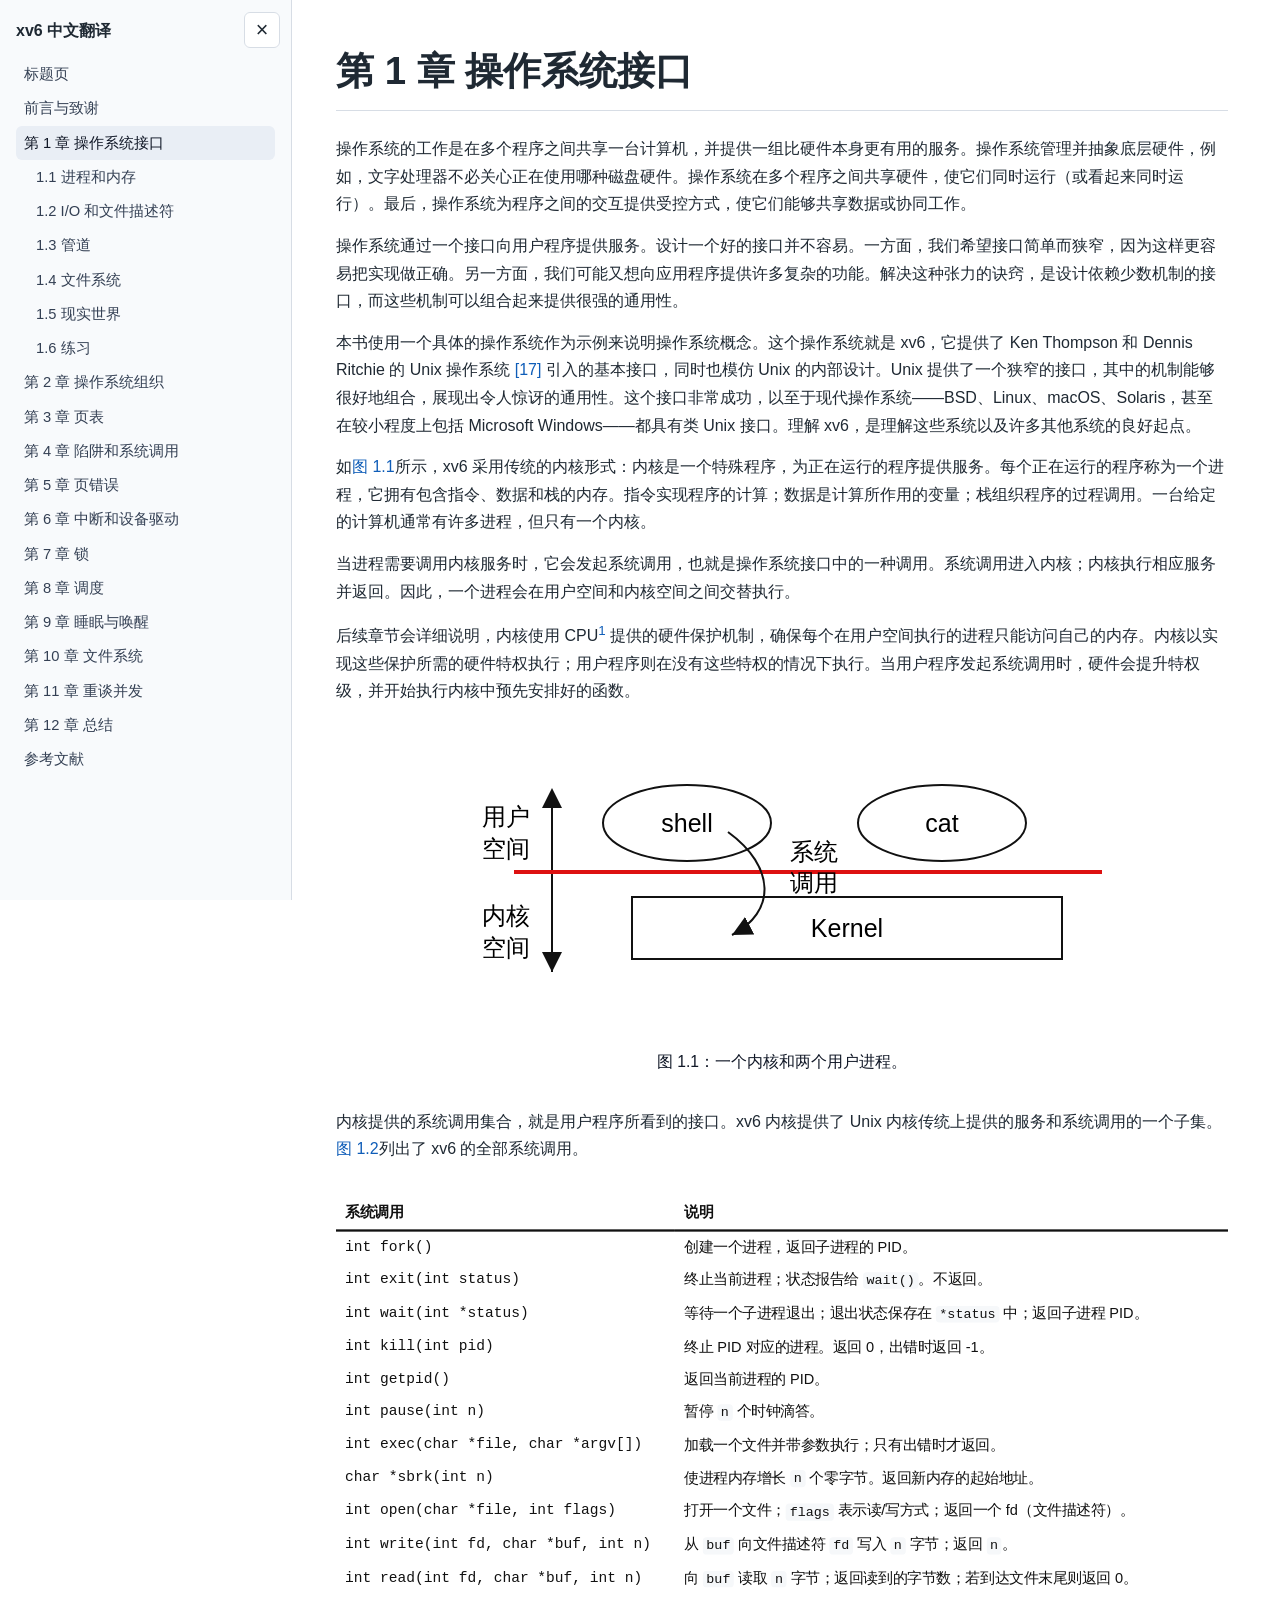
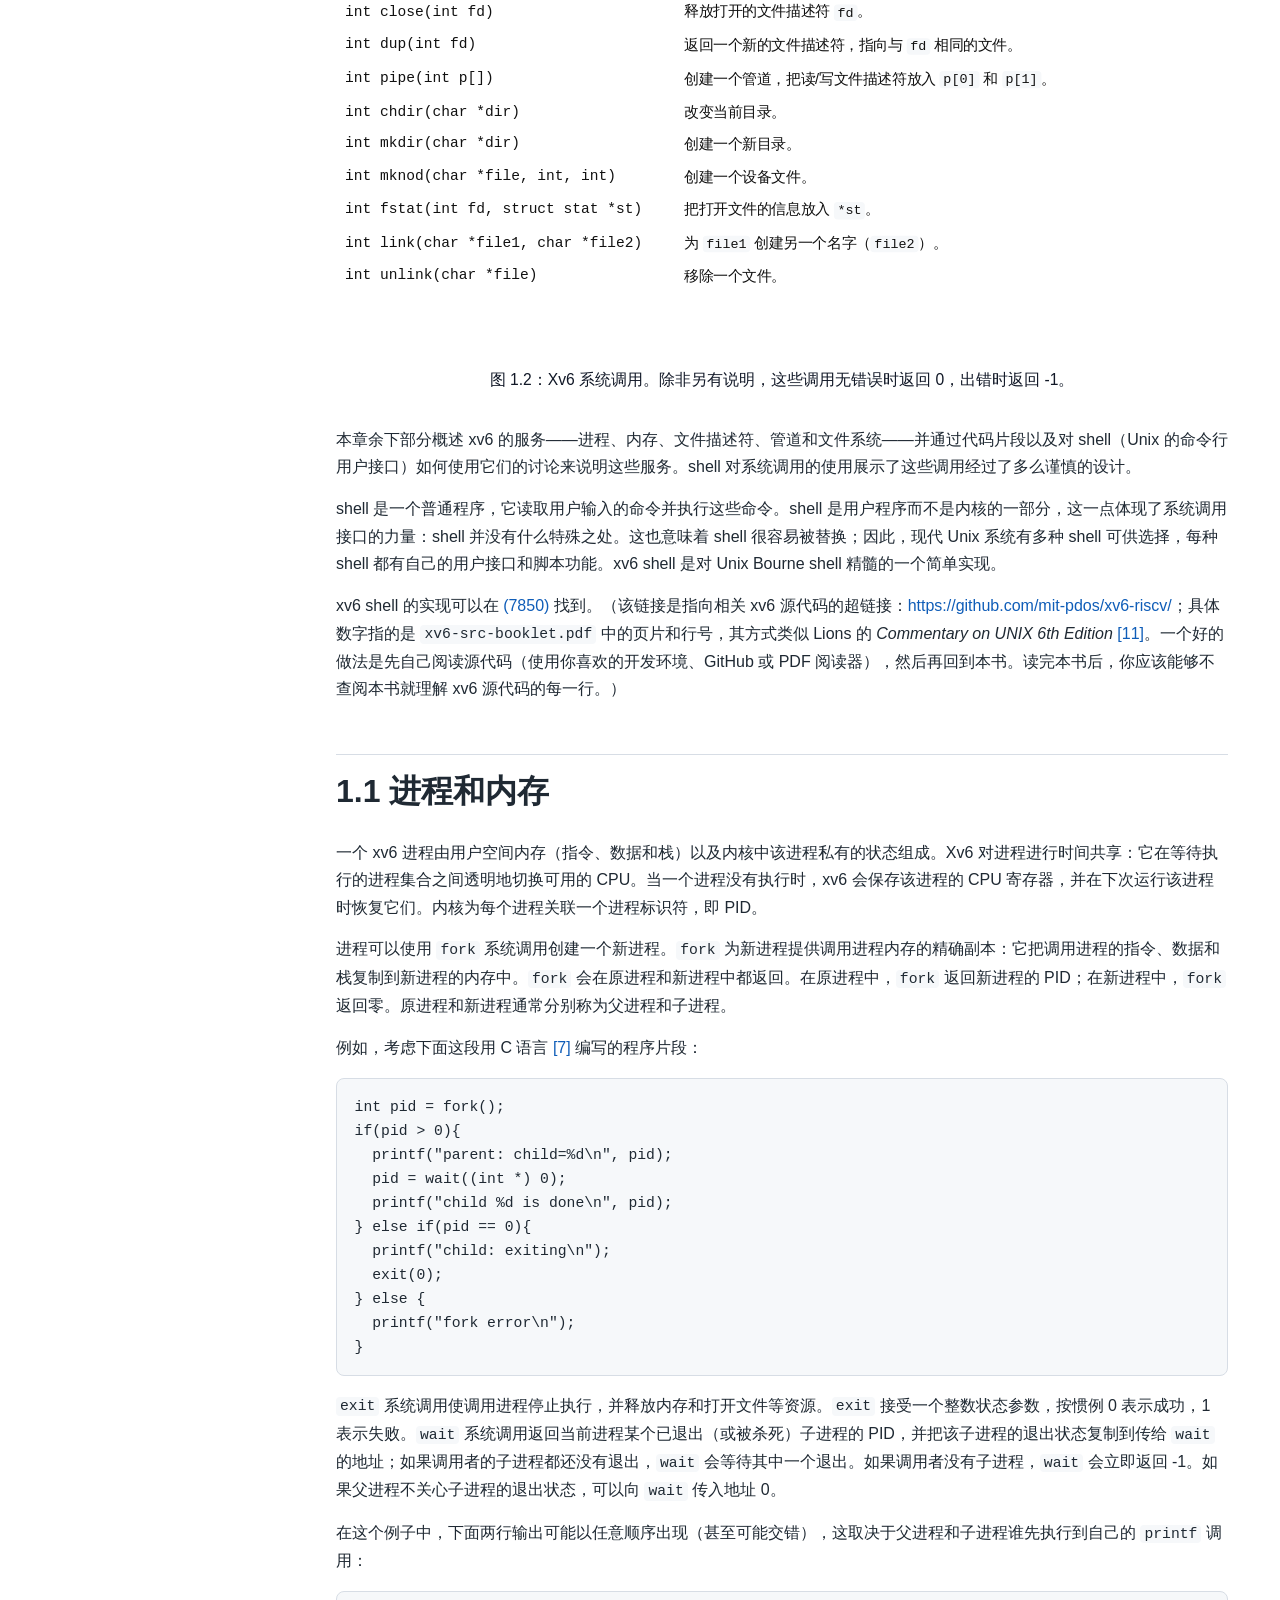
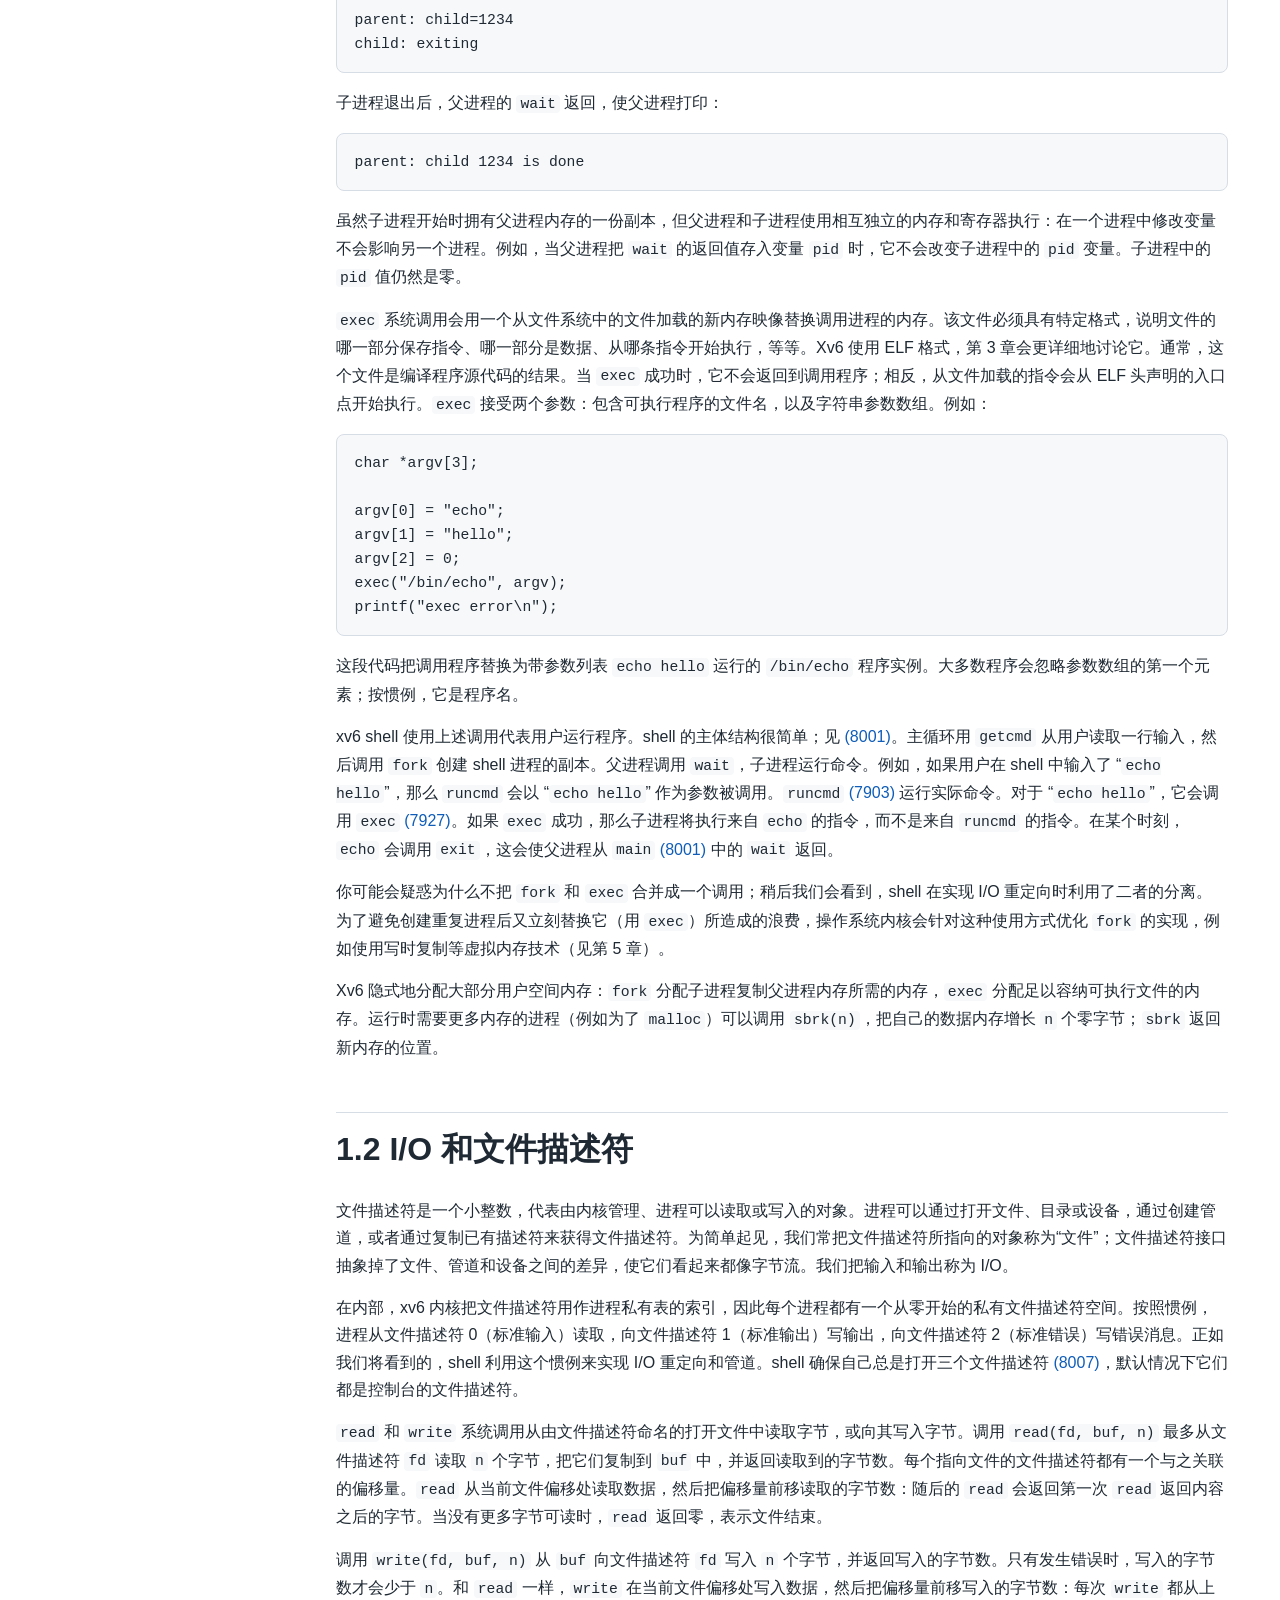
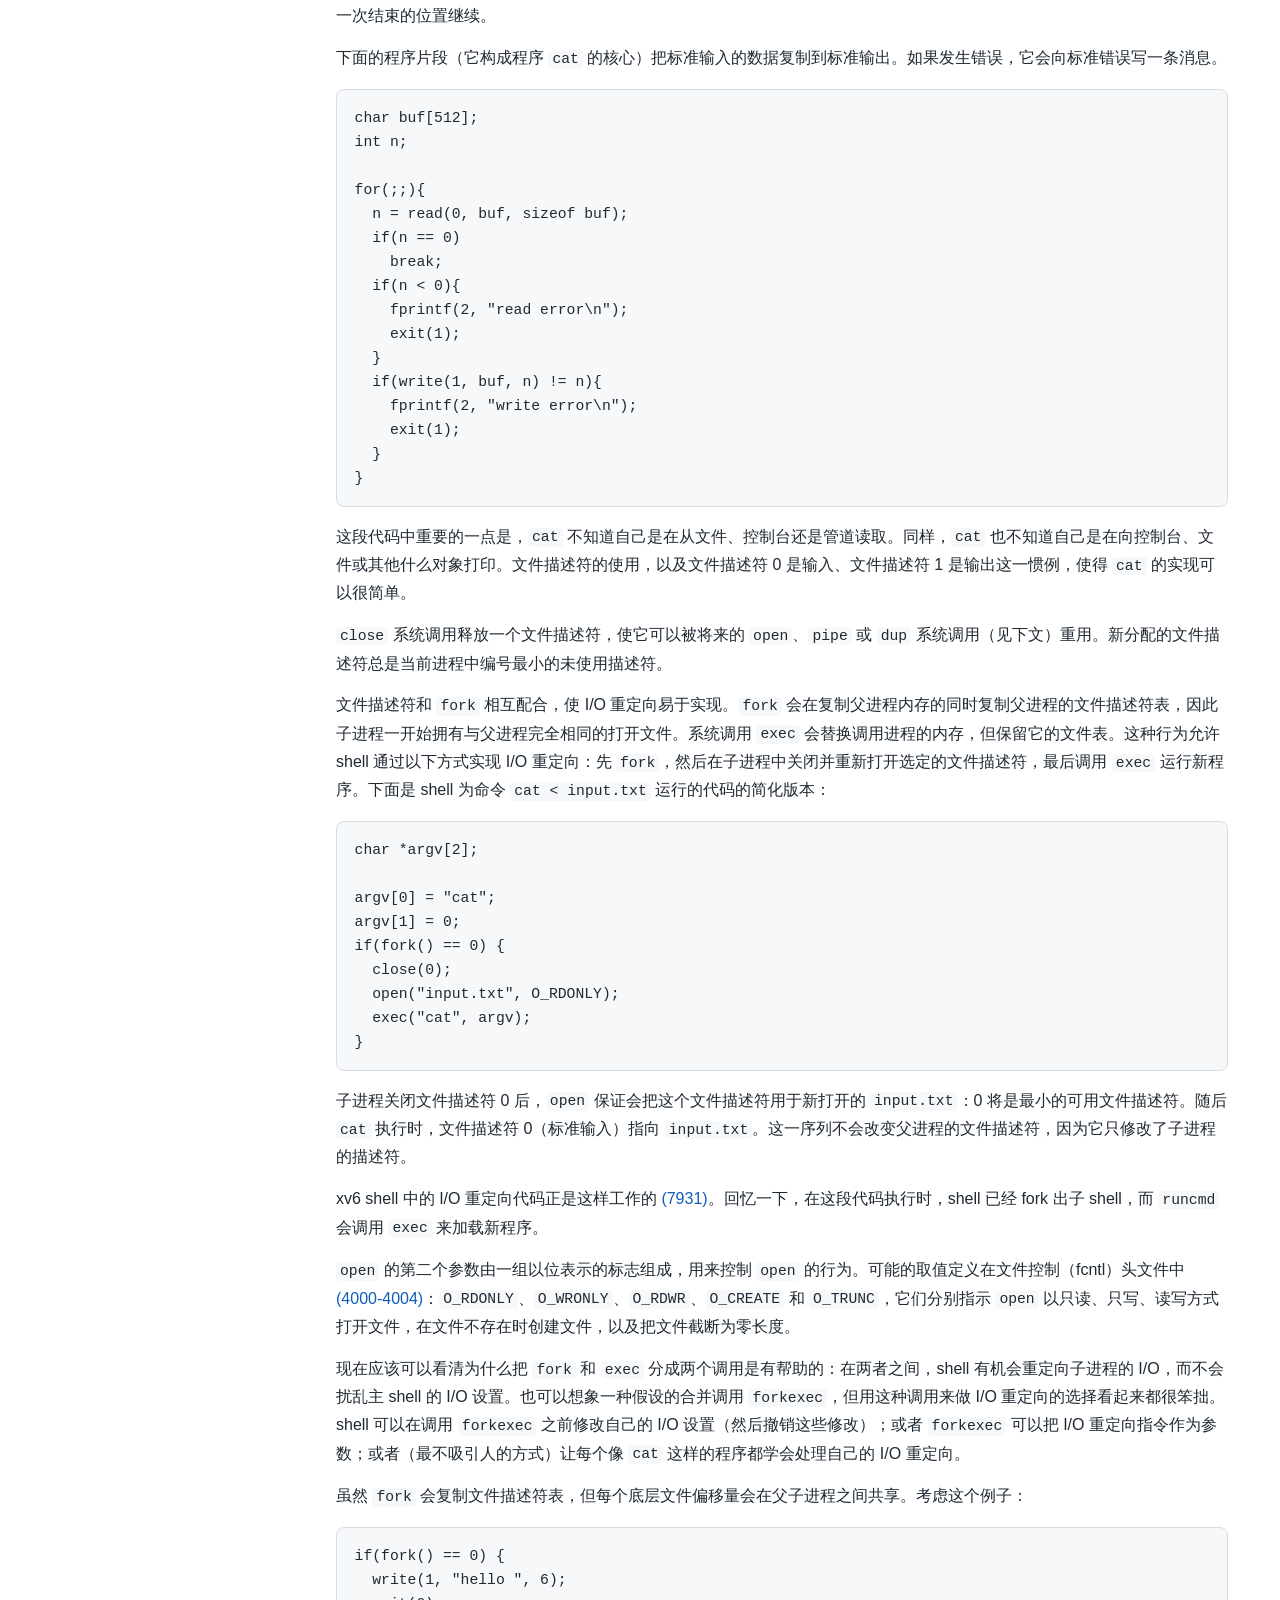
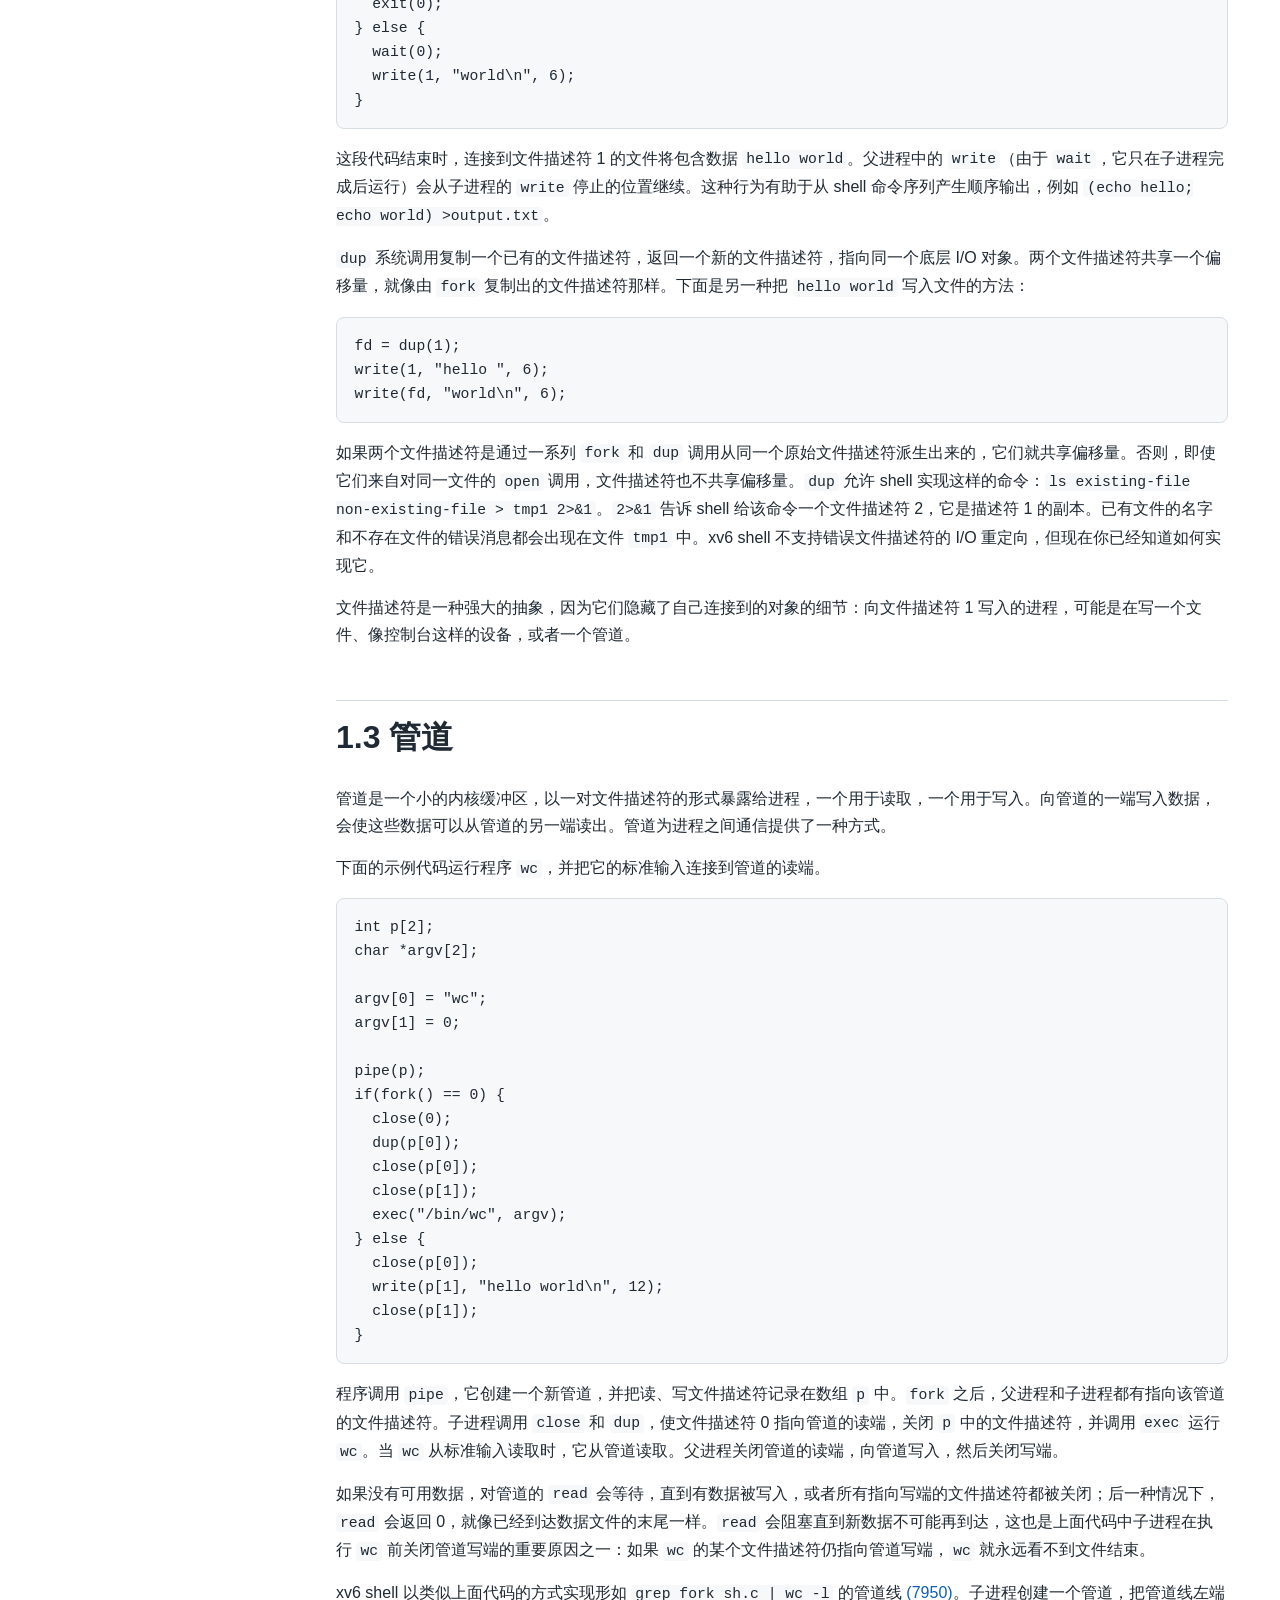
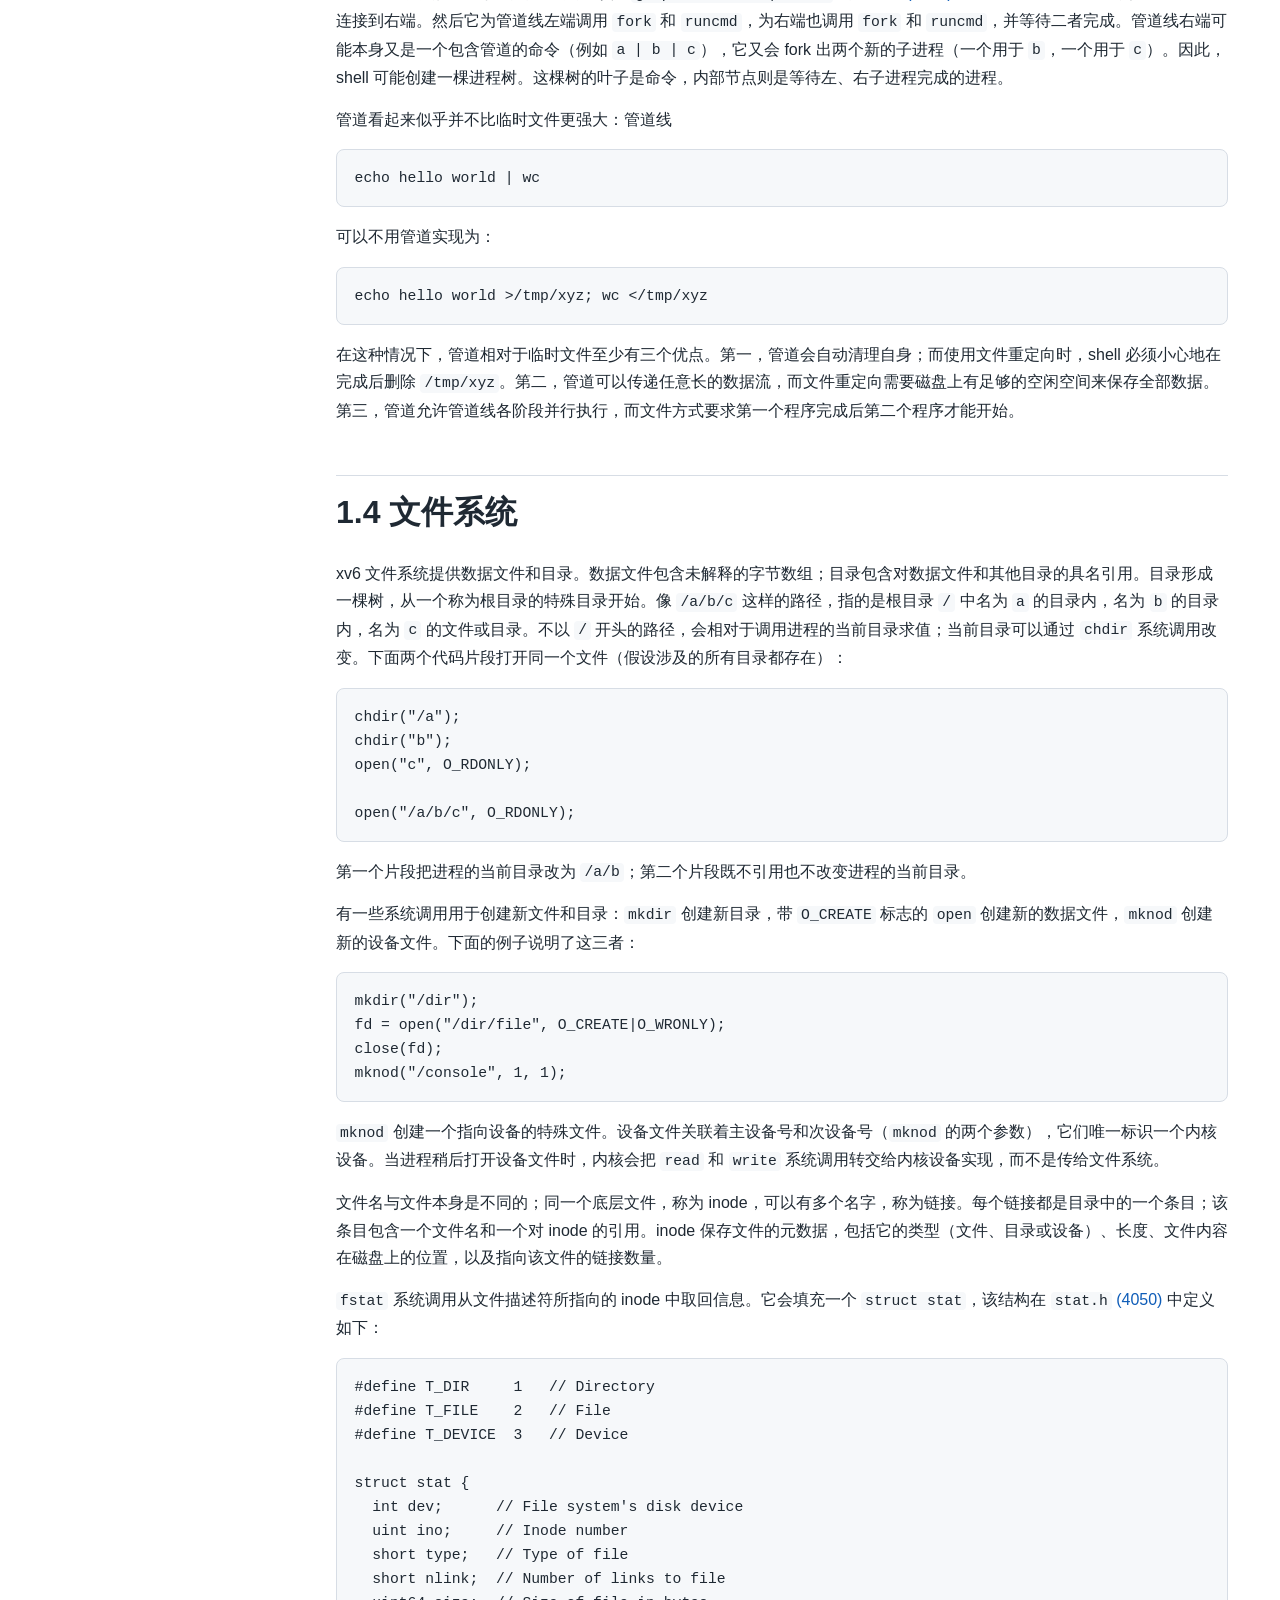
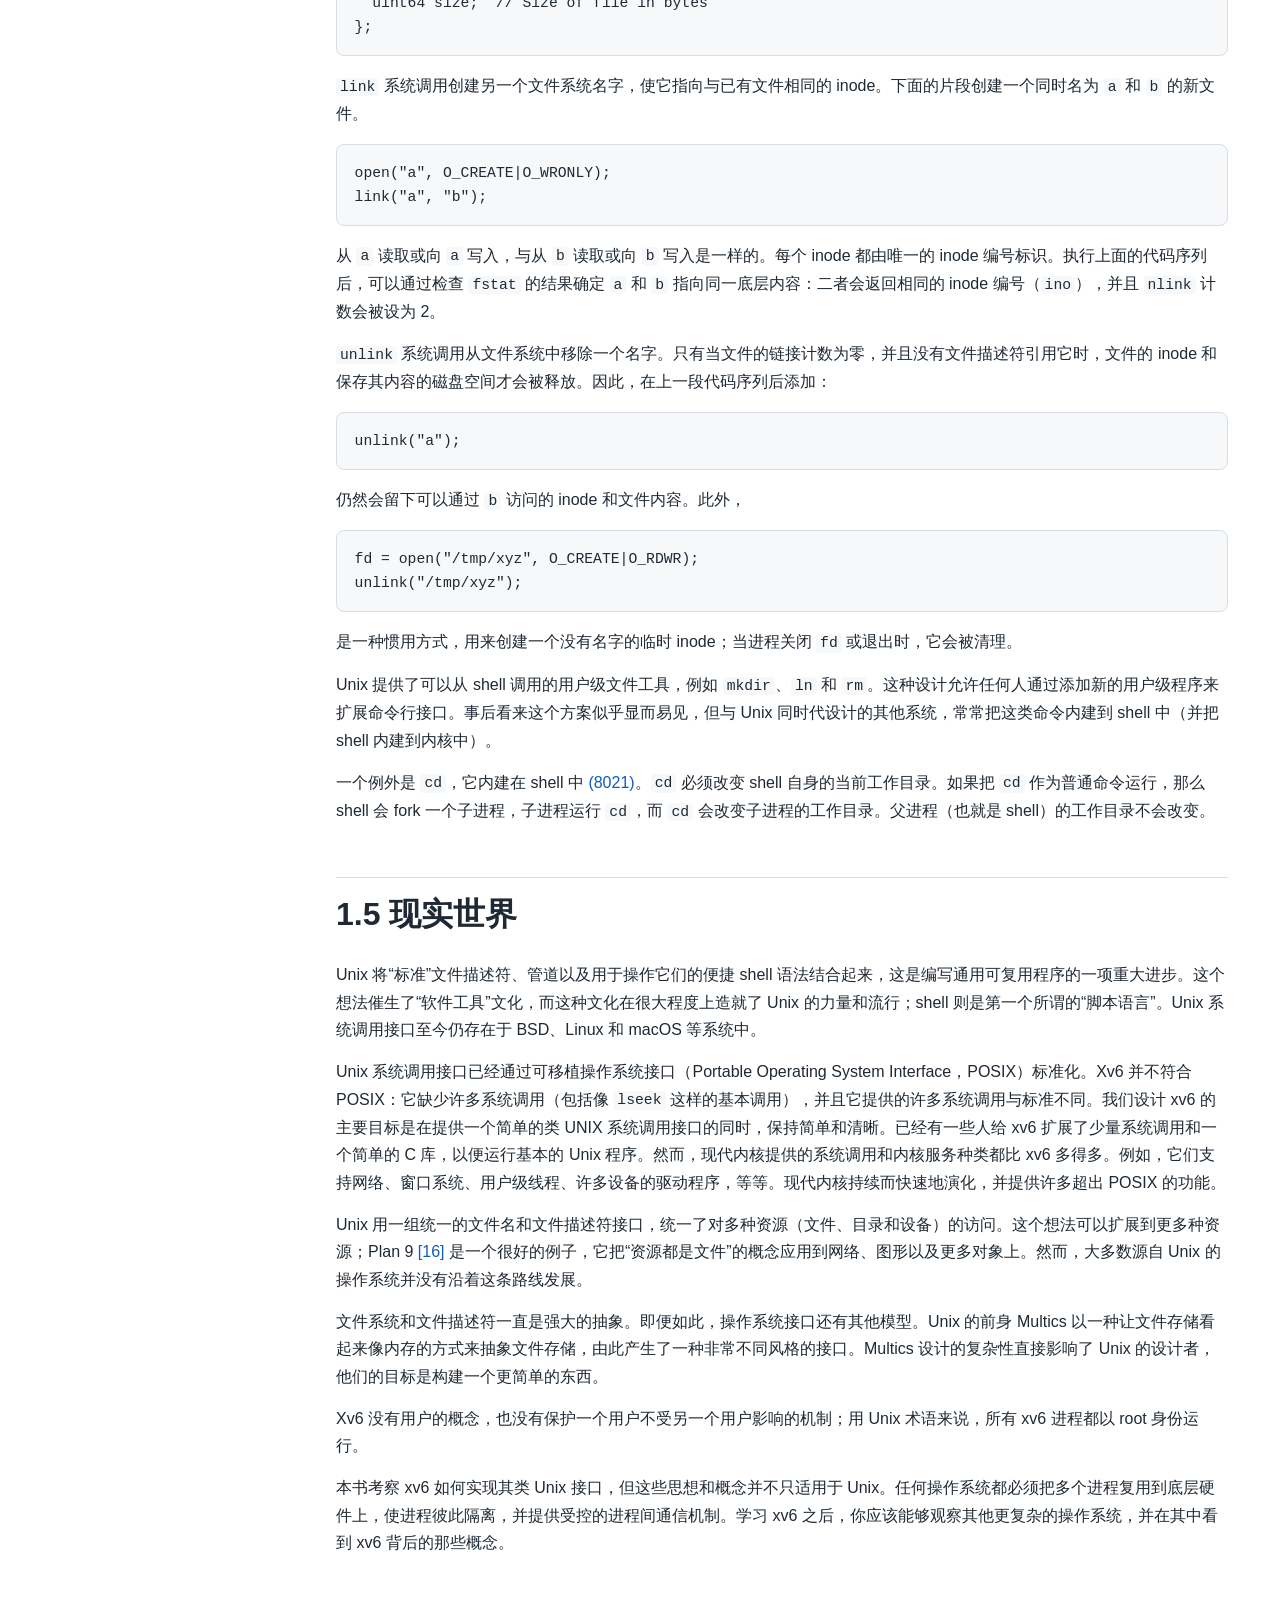
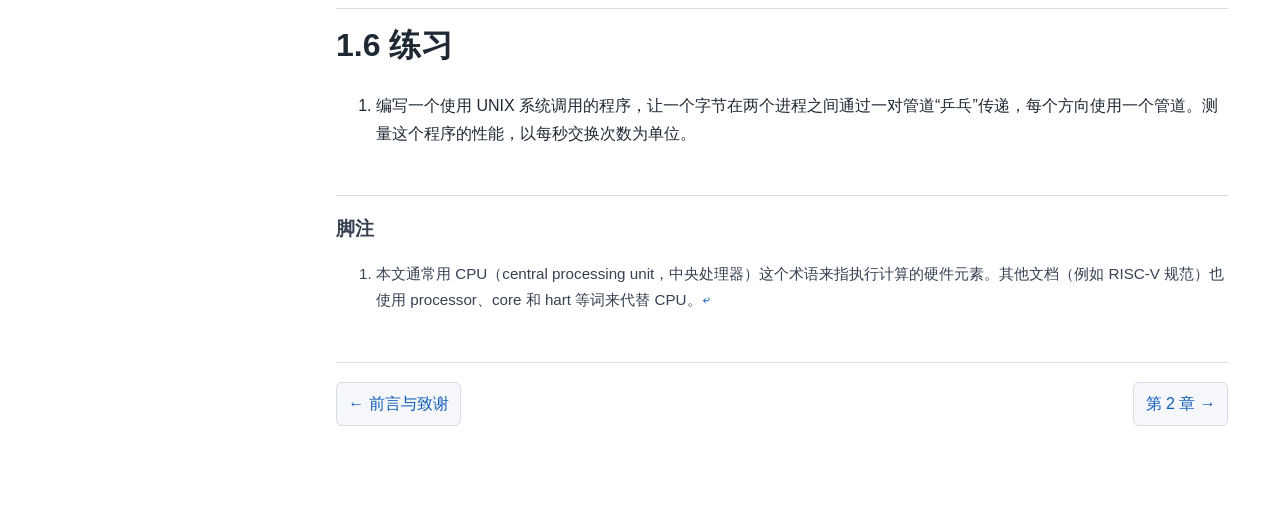
==== commit 3f5e39fc: "feat: add collapsible sidebar" ====
--- a/chapter-01.html
+++ b/chapter-01.html
@@ -5,6 +5,7 @@
   <meta name="viewport" content="width=device-width, initial-scale=1">
   <title>第 1 章 操作系统接口 - xv6 中文翻译</title>
   <link rel="stylesheet" href="assets/style.css">
+  <script src="assets/sidebar.js" defer></script>
 </head>
 <body>
   <div class="layout">
--- a/assets/style.css
+++ b/assets/style.css
@@ -21,6 +21,7 @@
 a { color: #0f5db8; text-decoration: none; }
 a:hover { text-decoration: underline; }
 .layout { display: grid; grid-template-columns: var(--sidebar-width) minmax(0, 1fr); min-height: 100vh; }
+.sidebar-enhanced .layout { transition: grid-template-columns 180ms ease; }
 .sidebar {
   position: sticky;
   top: 0;
@@ -29,12 +30,40 @@
   padding: 1.25rem 1rem;
   border-right: 1px solid var(--line);
   background: var(--sidebar);
-}
+  transition: transform 180ms ease;
+}
+.sidebar-enhanced.sidebar-collapsed .layout { grid-template-columns: 0 minmax(0, 1fr); }
+.sidebar-enhanced.sidebar-collapsed .sidebar { transform: translateX(-100%); }
 .sidebar h2 {
   margin: 0 0 1rem;
   font-size: 1rem;
   line-height: 1.35;
 }
+.sidebar-enhanced .sidebar h2 { padding-right: 2.75rem; }
+.sidebar-toggle {
+  position: fixed;
+  z-index: 30;
+  top: 0.75rem;
+  left: calc(var(--sidebar-width) - 3rem);
+  display: inline-grid;
+  width: 2.25rem;
+  height: 2.25rem;
+  padding: 0;
+  place-items: center;
+  border: 1px solid var(--line);
+  border-radius: 6px;
+  color: var(--text);
+  background: var(--bg);
+  font: inherit;
+  font-size: 1.35rem;
+  line-height: 1;
+  cursor: pointer;
+  transition: left 180ms ease, background-color 120ms ease;
+}
+.sidebar-toggle:hover { background: var(--soft); }
+.sidebar-toggle:focus-visible { outline: 3px solid rgba(15, 93, 184, 0.35); outline-offset: 2px; }
+.sidebar-collapsed .sidebar-toggle { left: 0.75rem; }
+.sidebar-overlay { display: none; }
 .sidebar nav a {
   display: block;
   padding: 0.28rem 0.5rem;
@@ -159,11 +188,43 @@
     border-right: 0;
     border-bottom: 1px solid var(--line);
   }
-  main { padding: 2rem 1.1rem 4rem; }
+  .sidebar-enhanced .sidebar {
+    position: fixed;
+    z-index: 20;
+    top: 0;
+    left: 0;
+    width: min(85vw, var(--sidebar-width));
+    height: 100vh;
+    height: 100dvh;
+    transform: translateX(-100%);
+    border-right: 1px solid var(--line);
+    border-bottom: 0;
+  }
+  .sidebar-enhanced.sidebar-open .sidebar { transform: translateX(0); }
+  .sidebar-enhanced .sidebar h2 { padding-right: 0; padding-left: 2.75rem; }
+  .sidebar-enhanced .sidebar-toggle,
+  .sidebar-enhanced.sidebar-collapsed .sidebar-toggle { left: 0.75rem; }
+  .sidebar-enhanced .sidebar-overlay {
+    position: fixed;
+    z-index: 10;
+    inset: 0;
+    display: block;
+    border: 0;
+    visibility: hidden;
+    background: rgba(17, 24, 39, 0.42);
+    opacity: 0;
+    cursor: pointer;
+    transition: visibility 180ms, opacity 180ms ease;
+  }
+  .sidebar-enhanced.sidebar-open .sidebar-overlay { visibility: visible; opacity: 1; }
+  .sidebar-enhanced.sidebar-open { overflow: hidden; }
+  main { padding: 4rem 1.1rem 4rem; }
 }
 @media print {
   .layout { display: block; }
   .sidebar { display: none; }
+  .sidebar-toggle,
+  .sidebar-overlay { display: none !important; }
   main { width: auto; padding: 0; }
   a { color: inherit; text-decoration: none; }
 }
